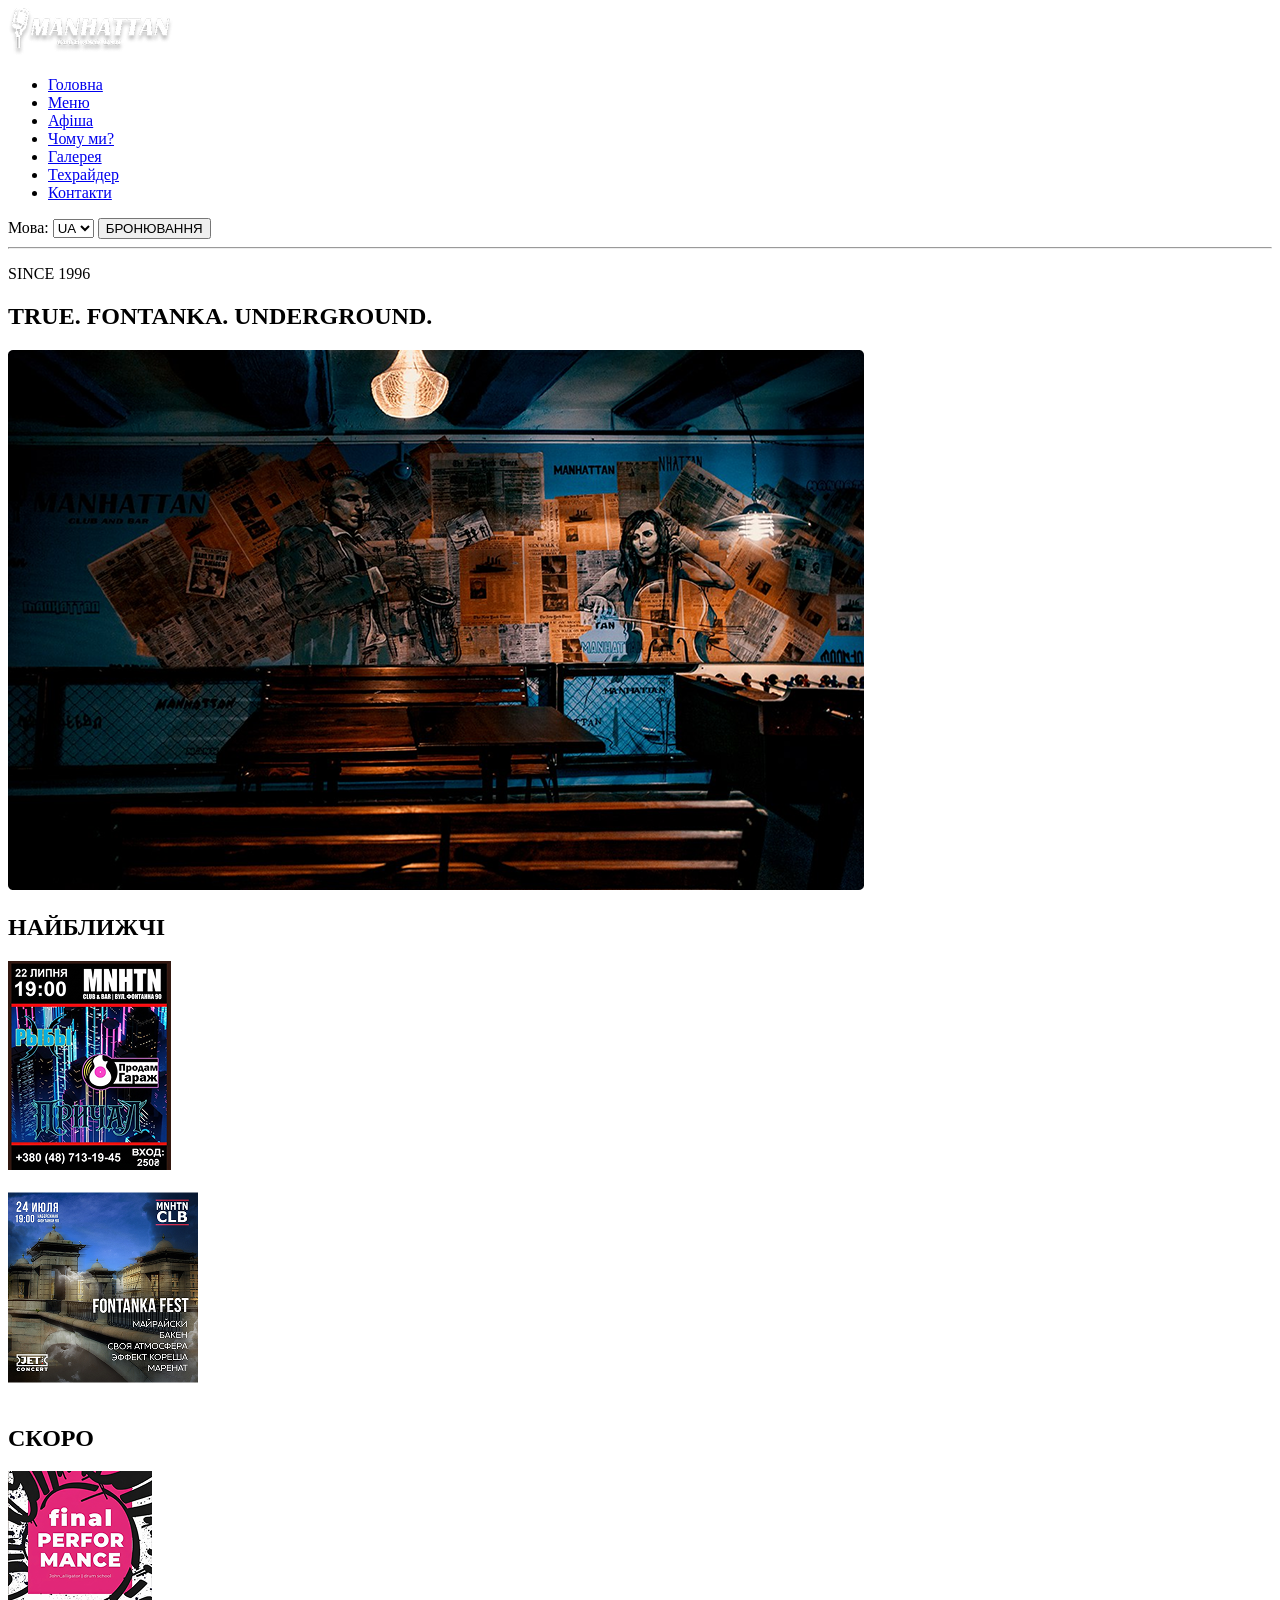
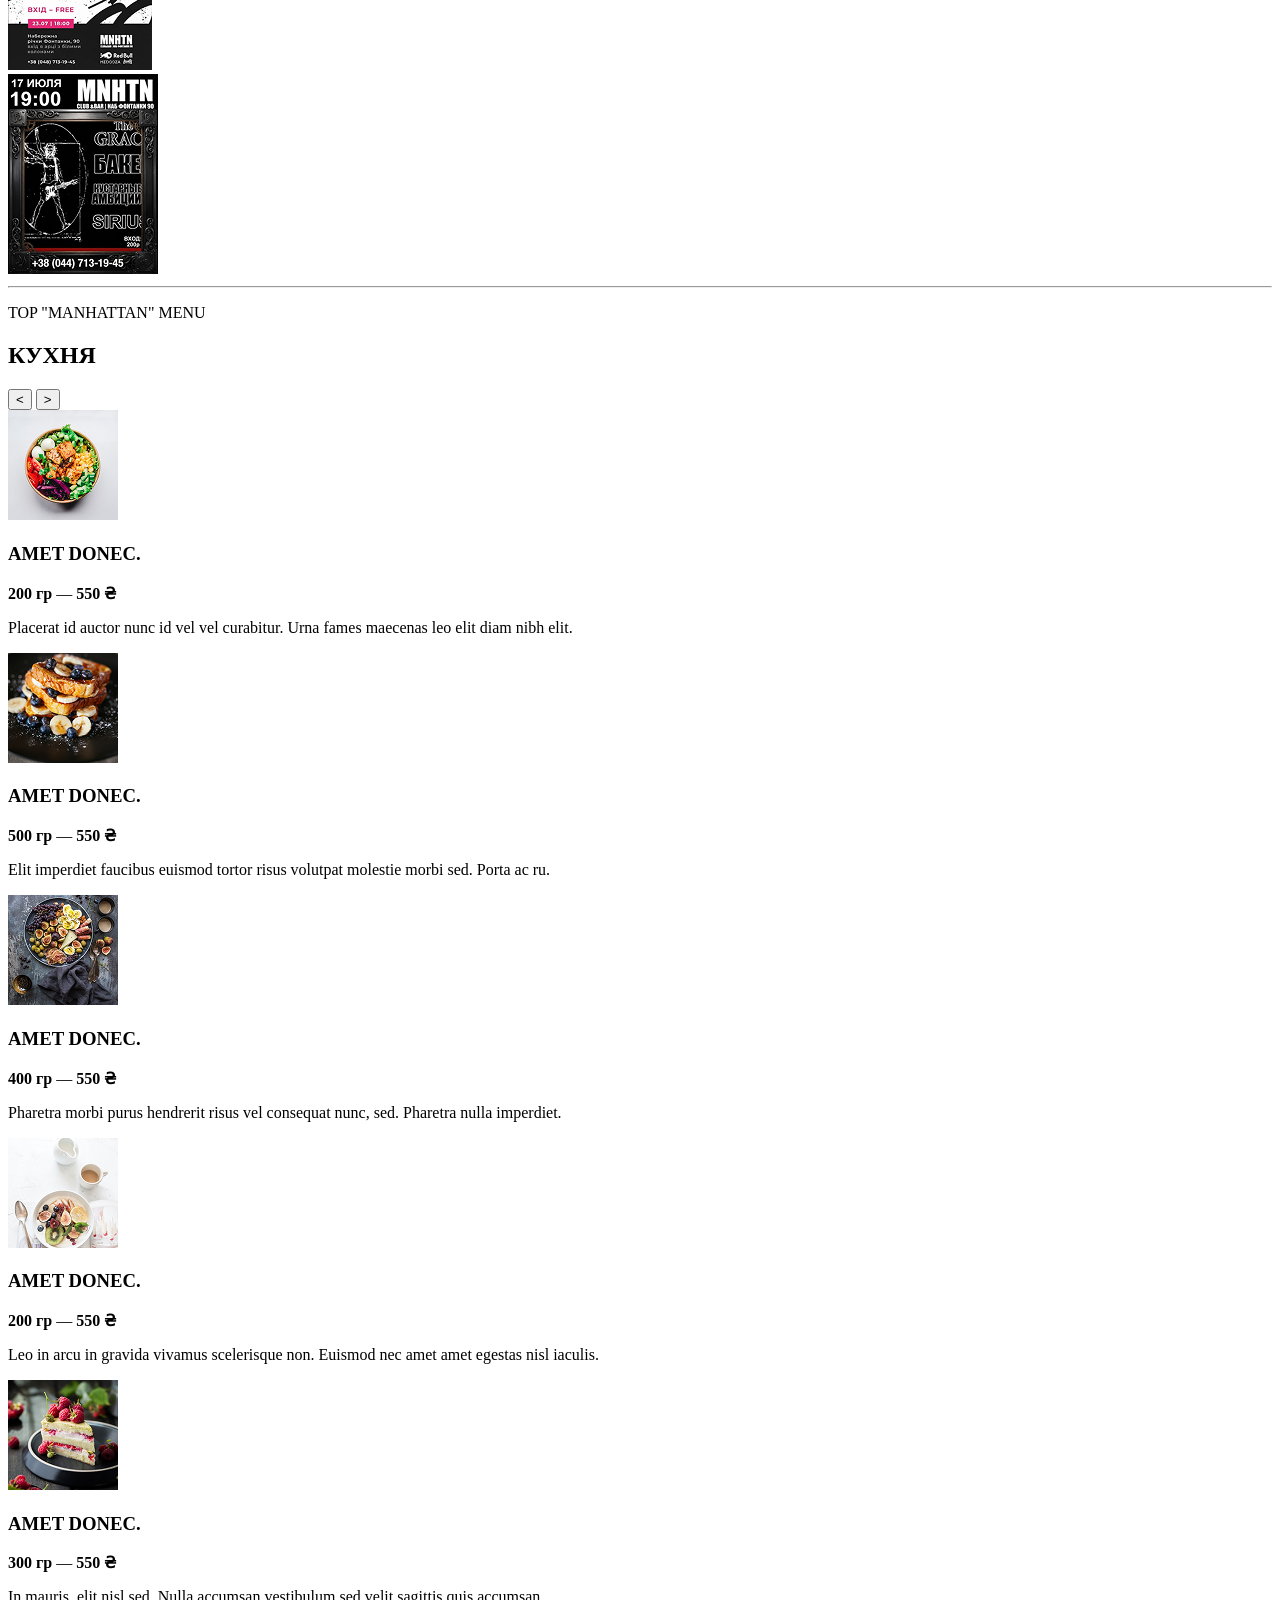
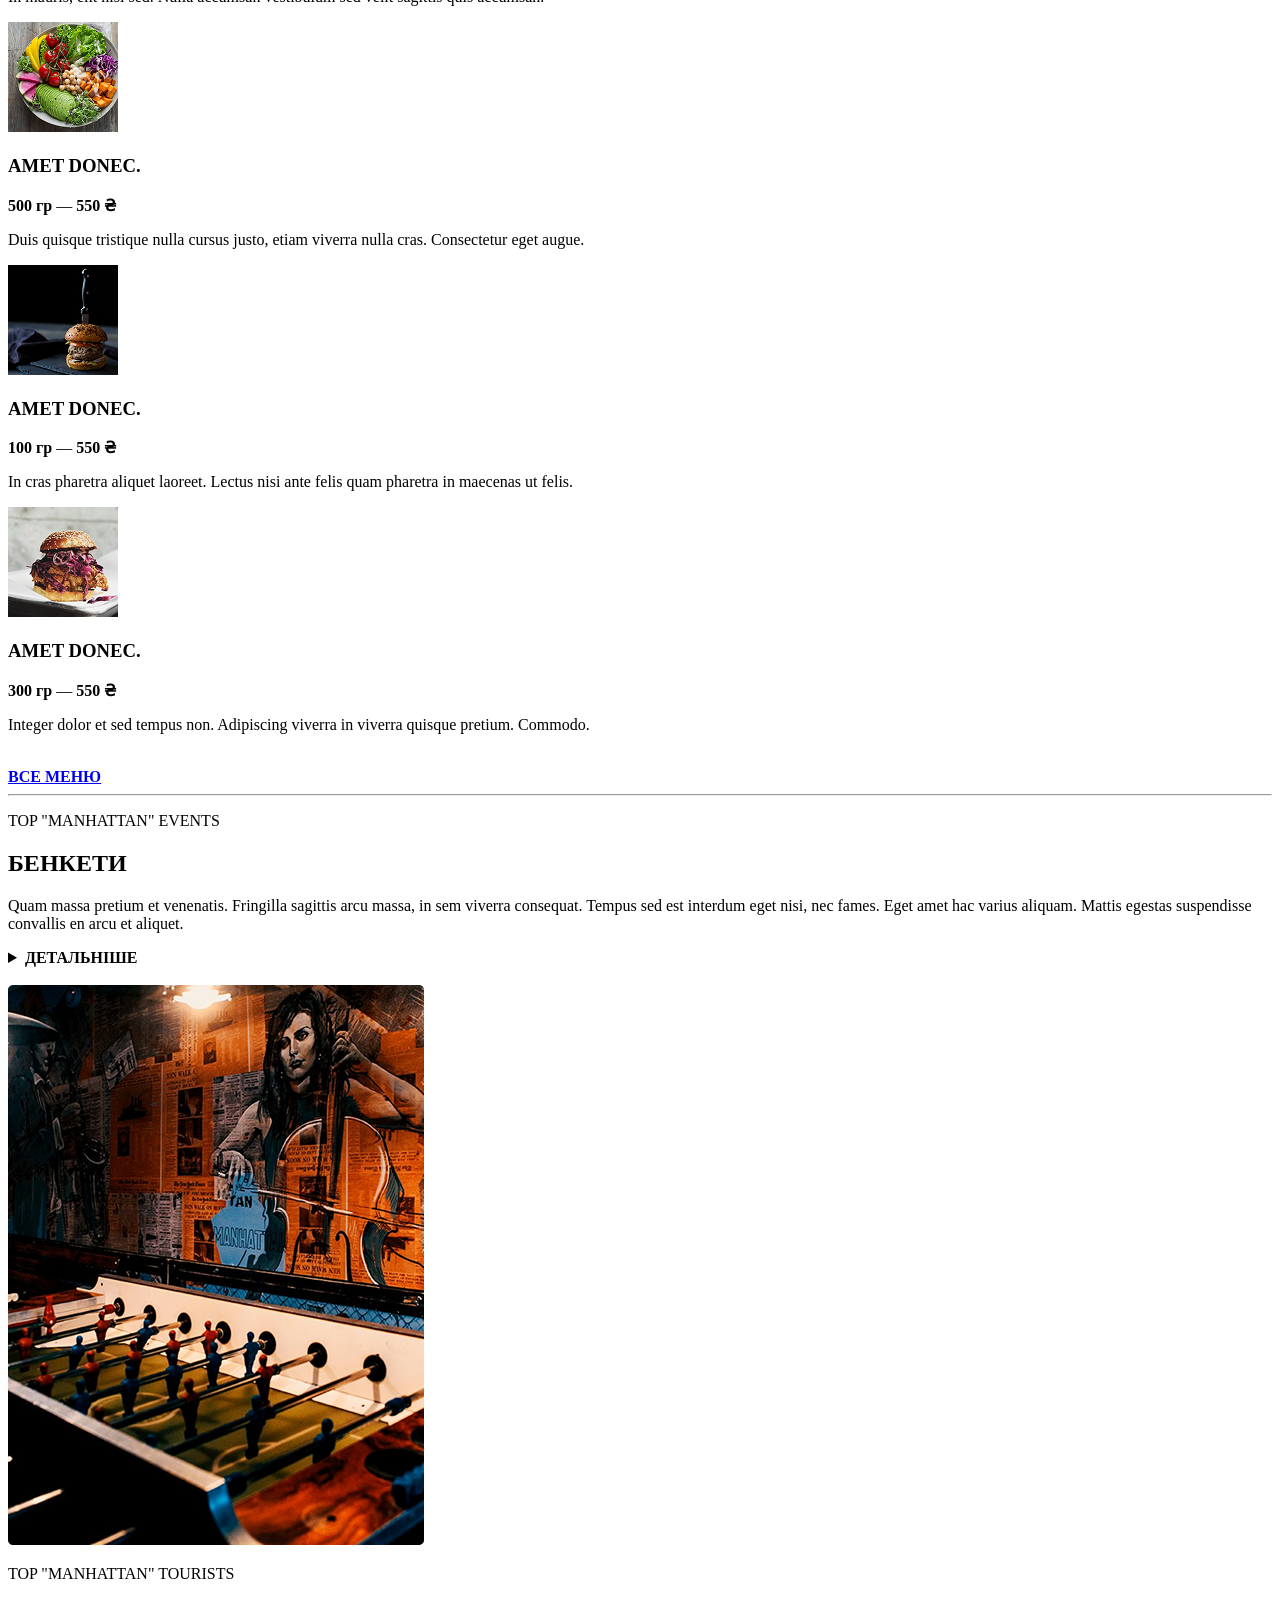
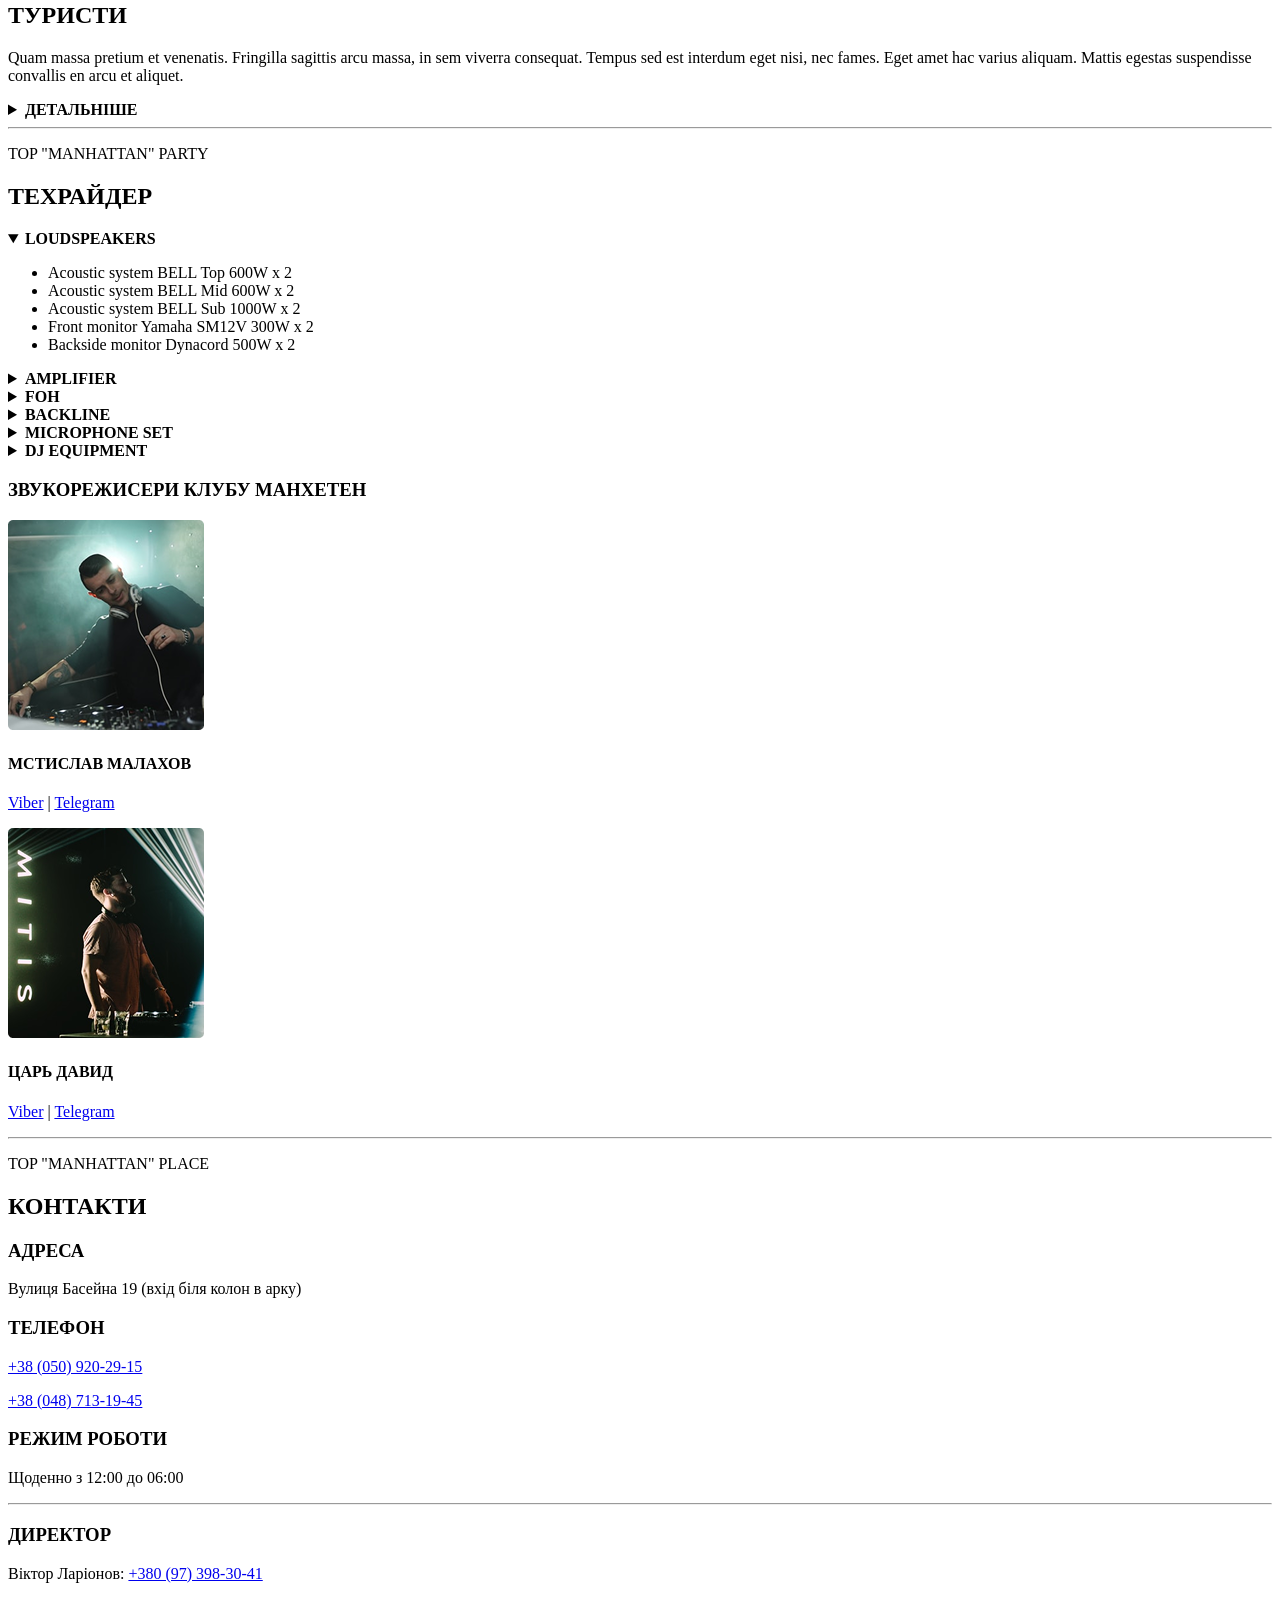
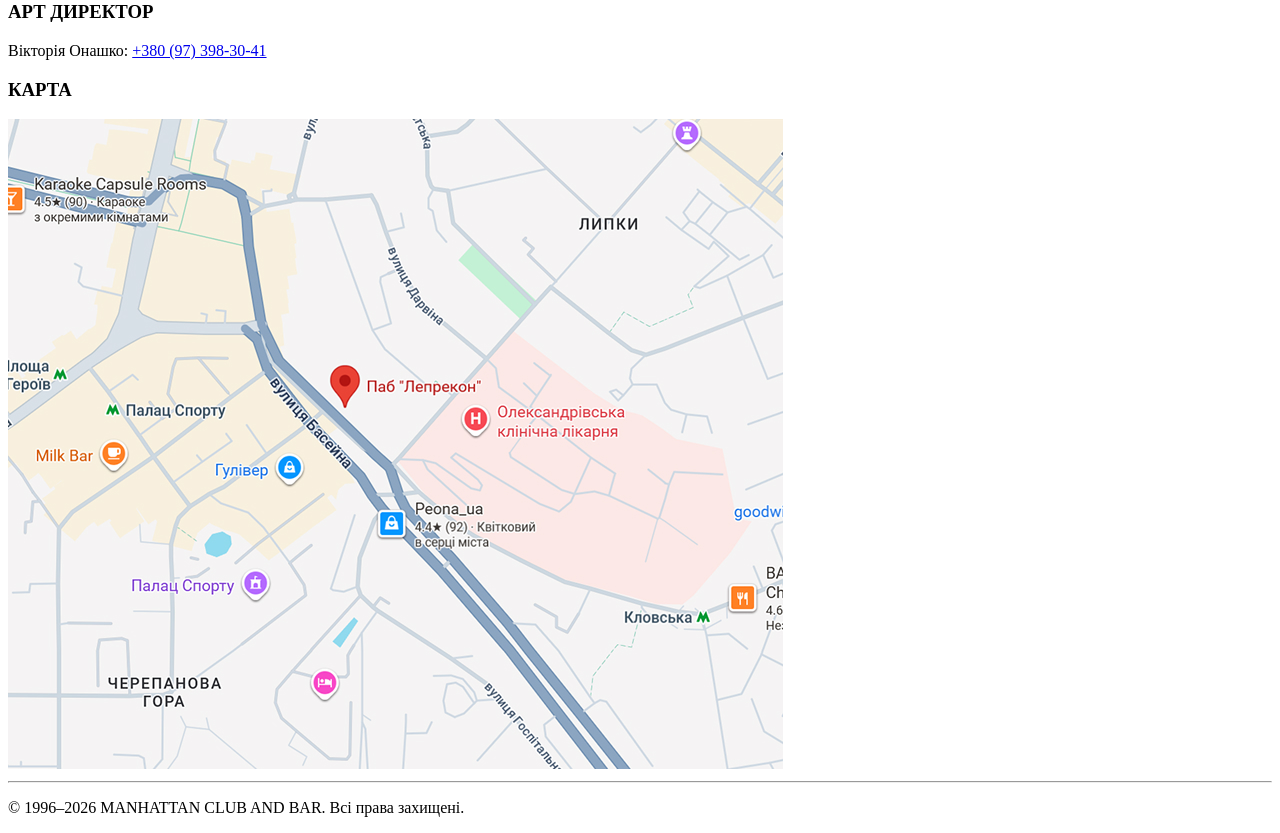
==== index.html @ 6a7701f7 "Add files via upload" ====
<!DOCTYPE html>
<html lang="uk">
<head>
    <meta charset="UTF-8">
    <meta name="viewport" content="width=device-width, initial-scale=1.0">
    <title>MANHATTAN Club and Bar — Головна</title>
</head>
<body>

    <!-- ШАПКА САЙТУ -->
    <header>
        <a href="index.html">
            <img src="images/icon_manhetten.png" alt="MANHATTAN Club and Bar">
        </a>
        
        <!-- Головне навігаційне меню -->
        <nav>
    <ul>
        <li><a href="index.html">Головна</a></li>
        <li><a href="menu.html">Меню</a></li>
        <li><a href="affiche.html">Афіша</a></li>
        <li><a href="about.html">Чому ми?</a></li>
        <li><a href="galery.html">Галерея</a></li>
        <li><a href="index.html#techrider">Техрайдер</a></li>
        <li><a href="#contacts">Контакти</a></li>
    </ul>
</nav>

        <!-- Вибір мови -->
        <label for="lang-select">Мова:</label>
        <select id="lang-select" name="language">
            <option value="ua" selected>UA</option>
            <option value="en">EN</option>
        </select>

        <!-- Кнопка відкриття першого вспливаючого вікна бронювання -->
        <button type="button" popovertarget="booking-modal-step1">БРОНЮВАННЯ</button>
    </header>

    <hr>

    <!-- ОСНОВНИЙ КОНТЕНТ -->
    <main>

<!-- Секція HERO та Афіша -->
        <section id="afisha">
            <div>
                <p>SINCE 1996</p>
                <h1>TRUE. FONTANKA. UNDERGROUND.</h1>
                <img src="images/header_image.png" alt="Інтер'єр клубу Манхетен">
            </div>

            <!-- Блок афіш: Найближчі та Скоро -->
            <aside>
                <article>
                    <h2>НАЙБЛИЖЧІ</h2>
                    <div>
                        <img src="images/aff1.png" alt="Найближча подія 1">
                    </div>
                    <div>
                       <img src="images/aff2.png" alt="Найближча подія 2">
                    </div>
                </article>

                <article>
                    <h2>СКОРО</h2>
                    <div>
                        <img src="images/aff3.png" alt="">
                    </div>
                    <div>
                        <img src="images/aff4.png" alt="">
                    </div>
                </article>
            </aside>
        </section>

        <hr>

        <!-- Секція КУХНЯ (Карусель та перехід в меню) -->
        <section id="menu-carousel-section">
            <p>TOP "MANHATTAN" MENU</p>
            <h2>КУХНЯ</h2>

            <!-- Елементи керування каруселлю -->
            <button type="button" aria-label="Попередній слайд">&lt;</button>
            <button type="button" aria-label="Наступний слайд">&gt;</button>

            <!-- Список страв у каруселі -->
            <div id="carousel">
                <article>
                    <img src="images/dish1.png" alt="AMET DONEC">
                    <h3>AMET DONEC.</h3>
                    <p><strong>200 гр</strong> — <strong>550 ₴</strong></p>
                    <p>Placerat id auctor nunc id vel vel curabitur. Urna fames maecenas leo elit diam nibh elit.</p>
                </article>

                <article>
                    <img src="images/dish2.png" alt="AMET DONEC">
                    <h3>AMET DONEC.</h3>
                    <p><strong>500 гр</strong> — <strong>550 ₴</strong></p>
                    <p>Elit imperdiet faucibus euismod tortor risus volutpat molestie morbi sed. Porta ac ru.</p>
                </article>

                <article>
                    <img src="images/dish3.png" alt="AMET DONEC">
                    <h3>AMET DONEC.</h3>
                    <p><strong>400 гр</strong> — <strong>550 ₴</strong></p>
                    <p>Pharetra morbi purus hendrerit risus vel consequat nunc, sed. Pharetra nulla imperdiet.</p>
                </article>

                <article>
                    <img src="images/dish4.png" alt="AMET DONEC">
                    <h3>AMET DONEC.</h3>
                    <p><strong>200 гр</strong> — <strong>550 ₴</strong></p>
                    <p>Leo in arcu in gravida vivamus scelerisque non. Euismod nec amet amet egestas nisl iaculis.</p>
                </article>

                <article>
                    <img src="images/dish5.png" alt="AMET DONEC">
                    <h3>AMET DONEC.</h3>
                    <p><strong>300 гр</strong> — <strong>550 ₴</strong></p>
                    <p>In mauris, elit nisl sed. Nulla accumsan vestibulum sed velit sagittis quis accumsan.</p>
                </article>

                <article>
                    <img src="images/dish6.png" alt="AMET DONEC">
                    <h3>AMET DONEC.</h3>
                    <p><strong>500 гр</strong> — <strong>550 ₴</strong></p>
                    <p>Duis quisque tristique nulla cursus justo, etiam viverra nulla cras. Consectetur eget augue.</p>
                </article>

                <article>
                    <img src="images/dish7.png" alt="AMET DONEC">
                    <h3>AMET DONEC.</h3>
                    <p><strong>100 гр</strong> — <strong>550 ₴</strong></p>
                    <p>In cras pharetra aliquet laoreet. Lectus nisi ante felis quam pharetra in maecenas ut felis.</p>
                </article>

                <article>
                    <img src="images/dish8.png" alt="AMET DONEC">
                    <h3>AMET DONEC.</h3>
                    <p><strong>300 гр</strong> — <strong>550 ₴</strong></p>
                    <p>Integer dolor et sed tempus non. Adipiscing viverra in viverra quisque pretium. Commodo.</p>
                </article>
            </div>

            <br>
            <!-- Посилання на сторінку повного меню (без вкладеного button) -->
            <a href="menu.html"><strong>ВСЕ МЕНЮ</strong></a>
        </section>

        <hr>

        <!-- Блок БЕНКЕТИ та ТУРИСТИ з розгортанням повного тексту -->
        <div id="events-tourists-section">
            <div>
                <!-- БЕНКЕТИ -->
                <article>
                    <p>TOP "MANHATTAN" EVENTS</p>
                    <h2>БЕНКЕТИ</h2>
                    <p>Quam massa pretium et venenatis. Fringilla sagittis arcu massa, in sem viverra consequat. Tempus sed est interdum eget nisi, nec fames. Eget amet hac varius aliquam. Mattis egestas suspendisse convallis en arcu et aliquet.</p>

                    <!-- Кнопка розгортання повного тексту та додаткової інформації -->
                    <details>
                        <summary><strong>ДЕТАЛЬНІШЕ</strong></summary>
                        <p>Porttitor risus sociis vitae nunc id lacus eget felis. Viverra et purus nibh ut. Sed ac leo sit posuere vulputate sed morbi. Donec gravida at turpis sed pulvinar. A nibh non consectetur morbi in arcu, in pellentesque mauris.</p>
                        <p>Eu sodales netus faucibus interdum interdum platea massa egestas. Facilisis donec gravida pretium diam semper at id eleifend.</p>
                        <h3>Додаткові можливості для бенкетів:</h3>
                        <ul>
                            <li>Індивідуальне розроблення меню під захід</li>
                            <li>Професійне звукове та світлове обладнання</li>
                            <li>Окремий VIP-зал для приватних подій</li>
                            <li>Персональний менеджер та обслуговування high-class</li>
                        </ul>
                    </details>
                </article>

                <br>
                <img src="images/table-football.png" alt="Настільний футбол у клубі Манхетен">
                <br>

                <!-- ТУРИСТИ -->
                <article>
                    <p>TOP "MANHATTAN" TOURISTS</p>
                    <h2>ТУРИСТИ</h2>
                    <p>Quam massa pretium et venenatis. Fringilla sagittis arcu massa, in sem viverra consequat. Tempus sed est interdum eget nisi, nec fames. Eget amet hac varius aliquam. Mattis egestas suspendisse convallis en arcu et aliquet.</p>

                    <!-- Кнопка розгортання повного тексту та додаткової інформації -->
                    <details>
                        <summary><strong>ДЕТАЛЬНІШЕ</strong></summary>
                        <p>Porttitor risus sociis vitae nunc id lacus eget felis. Viverra et purus nibh ut. Sed ac leo sit posuere vulputate sed morbi. Donec gravida at turpis sed pulvinar. A nibh non consectetur morbi in arcu, in pellentesque mauris.</p>
                        <p>Eu sodales netus faucibus interdum interdum platea massa egestas. Facilisis donec gravida pretium diam semper at id eleifend.</p>
                        <h3>Пропозиція для туристичних груп та гостей міста:</h3>
                        <ul>
                            <li>Комплексні обіди та вечері за вигідними цінами</li>
                            <li>Англомовний персонал та меню іноземними мовами</li>
                            <li>Зручна бронь для великих автобусних груп</li>
                            <li>Екскурсійні сети традиційної та авторської кухні</li>
                        </ul>
                    </details>
                </article>
            </div>
        </div>

        <hr>

        <!-- Секція ТЕХРАЙДЕР та ЗВУКОРЕЖИСЕРИ -->
        <section id="techrider">
            <p>TOP "MANHATTAN" PARTY</p>
            <h2>ТЕХРАЙДЕР</h2>

            <!-- Розгортаючі елементи (Аккордеон) -->
            <div>
                <details open>
                    <summary><strong>LOUDSPEAKERS</strong></summary>
                    <ul>
                        <li>Acoustic system BELL Top 600W x 2</li>
                        <li>Acoustic system BELL Mid 600W x 2</li>
                        <li>Acoustic system BELL Sub 1000W x 2</li>
                        <li>Front monitor Yamaha SM12V 300W x 2</li>
                        <li>Backside monitor Dynacord 500W x 2</li>
                    </ul>
                </details>

                <details>
                    <summary><strong>AMPLIFIER</strong></summary>
                    <ul>
                        <li>Crest Audio Pro 8001 x 2</li>
                        <li>Crown Macro-Tech 2400 x 1</li>
                        <li>Dynacord L2400 x 2</li>
                    </ul>
                </details>

                <details>
                    <summary><strong>FOH</strong></summary>
                    <ul>
                        <li>Soundcraft Si Impact Digital Console 32-ch</li>
                        <li>Equalizer DBX 2231</li>
                    </ul>
                </details>

                <details>
                    <summary><strong>BACKLINE</strong></summary>
                    <ul>
                        <li>Drum Kit Tama Superstar Custom</li>
                        <li>Bass Amp Ampeg SVT-4PRO + Cabinet 8x10</li>
                        <li>Guitar Combo Marshall JCM2000 DSL401 x 2</li>
                    </ul>
                </details>

                <details>
                    <summary><strong>MICROPHONE SET</strong></summary>
                    <ul>
                        <li>Shure SM58 x 4</li>
                        <li>Shure Beta 58A x 2</li>
                        <li>Shure SM57 x 4</li>
                        <li>AKG Drum Set Session I x 1</li>
                    </ul>
                </details>

                <details>
                    <summary><strong>DJ EQUIPMENT</strong></summary>
                    <ul>
                        <li>Pioneer CDJ-2000 NXS2 x 2</li>
                        <li>Pioneer DJM-900 NXS2 x 1</li>
                    </ul>
                </details>
            </div>

            <!-- Звукорежисери -->
            <aside>
                <h3>ЗВУКОРЕЖИСЕРИ КЛУБУ МАНХЕТЕН</h3>
                <div>
                    <img src="images/soundengineer1.png" alt="Мстислав Малахов">
                    <h4>МСТИСЛАВ МАЛАХОВ</h4>
                    <p>
                        <a href="https://viber.com" target="_blank" rel="noopener">Viber</a> | 
                        <a href="https://t.me" target="_blank" rel="noopener">Telegram</a>
                    </p>
                </div>
                <div>
                    <img src="images/soundengineer2.png" alt="Царь Давид">
                    <h4>ЦАРЬ ДАВИД</h4>
                    <p>
                        <a href="https://viber.com" target="_blank" rel="noopener">Viber</a> | 
                        <a href="https://t.me" target="_blank" rel="noopener">Telegram</a>
                    </p>
                </div>
            </aside>
        </section>

        <hr>

        <!-- Секція КОНТАКТИ -->
        <section id="contacts">
            <p>TOP "MANHATTAN" PLACE</p>
            <h2>КОНТАКТИ</h2>

            <div>
                <h3>АДРЕСА</h3>
                <p>Вулиця Басейна 19 (вхід біля колон в арку)</p>

                <h3>ТЕЛЕФОН</h3>
                <p><a href="tel:+78127131945">+38 (050) 920-29-15</a></p>
                <p><a href="tel:+380487131945">+38 (048) 713-19-45</a></p>

                <h3>РЕЖИМ РОБОТИ</h3>
                <p>Щоденно з 12:00 до 06:00</p>

                <hr>

                <h3>ДИРЕКТОР</h3>
                <p>Віктор Ларіонов: <a href="tel:+380973983041">+380 (97) 398-30-41</a></p>

                <h3>АРТ ДИРЕКТОР</h3>
                <p>Вікторія Онашко: <a href="tel:+380973983041">+380 (97) 398-30-41</a></p>
            </div>

            <!-- Карта розташування -->
            <div>
                <h3>КАРТА</h3>
                <a href="https://maps.google.com/?q=вулиця+Басейна+19+Київ" target="_blank" rel="noopener" title="Відкрити карту в Google Maps">
                    <img src="images/map.jpg" alt="Карта розташування закладу за адресою вул. Басейна 19">
                </a>
            </div>
        </section>

    </main>

    <hr>

    <!-- ФУТЕР (ПІДВАЛ) -->
    <footer>
        <p>&copy; 1996–2026 MANHATTAN CLUB AND BAR. Всі права захищені.</p>
    </footer>

    <!-- ВСПЛИВАЮЧІ ВІКНА БРОНЮВАННЯ -->

    <!-- ВСПЛИВАЮЧЕ ВІКНО 1: Введення даних користувача (ГОЛОВНЕ ОКТЕМЕ ВІКНО) -->
    <div id="booking-modal-step1" popover>
        <header>
            <h2>БРОНЮВАННЯ</h2>
            <button type="button" popovertarget="booking-modal-step1" popovertargetaction="hide" aria-label="Закрити">&times;</button>
        </header>

        <form>
            <p>
                <label for="fio"><strong>ВВЕДІТЬ ВАШ ПІБ:</strong></label><br>
                <input type="text" id="fio" name="fio" placeholder="Іванов Іван Іванович" required>
            </p>

            <p>
                <label for="phone"><strong>ВВЕДІТЬ НОМЕР ТЕЛЕФОНУ:</strong></label><br>
                <input type="tel" id="phone" name="phone" placeholder="+380XXXXXXXXX" required>
            </p>

            <p>
                <label for="guests"><strong>ВВЕДІТЬ КІЛЬКІСТЬ ОСІБ ЗА СТОЛИК:</strong></label><br>
                <input type="number" id="guests" name="guests" min="1" max="20" placeholder="2" required>
            </p>

            <p>
                <label for="cert"><strong>ВВЕДІТЬ АКЦІЙНИЙ СЕРТИФІКАТ (ЗА НАЯВНОСТІ):</strong></label><br>
                <input type="text" id="cert" name="certificate" placeholder="XXXX-XXXX">
            </p>

            <p>
                <label for="comments"><strong>ДОДАТКОВІ ПОБАЖАННЯ (ЗА ПОТРЕБИ):</strong></label><br>
                <textarea id="comments" name="comments" rows="3" placeholder="Ваші побажання..."></textarea>
            </p>

            <div>
                <img src="images/booking-preview.png" alt="Попередній перегляд зали">
            </div>
            <br>
            <!-- Відкриває Крок 2 поверх Кроку 1 -->
            <button type="button" popovertarget="booking-modal-step2" popovertargetaction="show">ДАЛІ</button>
        </form>

        <!-- ВСПЛИВАЮЧЕ ВІКНО 2: Вибір дати (ВКЛАДЕНЕ В КРОК 1) -->
        <div id="booking-modal-step2" popover>
            <header>
                <h2>БРОНЮВАННЯ</h2>
                <button type="button" popovertarget="booking-modal-step1" popovertargetaction="hide" aria-label="Закрити">&times;</button>
            </header>

            <form>
                <fieldset>
                    <legend><strong>ОБЕРІТЬ ДЕНЬ:</strong></legend>
                    <input type="date" id="booking-date" name="booking_date" required>
                </fieldset>

                <fieldset>
                    <legend><strong>ВІЛЬНИЙ ЧАС (*ЧАС ВАШОГО ПРИХОДУ):</strong></legend>

                    <p>
                        <span><strong>ЗАНЯТО:</strong> [Заповнена кнопка]</span> | 
                        <span><strong>ВІЛЬНО:</strong> [Прозора кнопка]</span>
                    </p>

                    <div>
                        <label><input type="radio" name="time_slot" value="12:00" disabled> 12:00 (Занято)</label><br>
                        <label><input type="radio" name="time_slot" value="14:00"> 14:00 (Вільно)</label><br>
                        <label><input type="radio" name="time_slot" value="16:00"> 16:00 (Вільно)</label><br>
                        <label><input type="radio" name="time_slot" value="18:00"> 18:00 (Вільно)</label><br>
                        <label><input type="radio" name="time_slot" value="20:00" disabled> 20:00 (Занято)</label><br>
                        <label><input type="radio" name="time_slot" value="22:00"> 22:00 (Вільно)</label><br>
                        <label><input type="radio" name="time_slot" value="00:00"> 00:00 (Вільно)</label><br>
                        <label><input type="radio" name="time_slot" value="02:00"> 02:00 (Вільно)</label>
                    </div>
                </fieldset>

                <br>
                <!-- НАЗАД закриває Крок 2 і повертає до Кроку 1 -->
                <button type="button" popovertarget="booking-modal-step2" popovertargetaction="hide">НАЗАД</button>
                <!-- Відкриває Крок 3 поверх Кроку 2 -->
                <button type="button" popovertarget="booking-modal-step3" popovertargetaction="show">ЗАВЕРШИТИ</button>
            </form>

            <!-- ВСПЛИВАЮЧЕ ВІКНО 3: Підтвердження (ВКЛАДЕНЕ В КРОК 2) -->
            <div id="booking-modal-step3" popover>
                <header>
                    <h2>БРОНЮВАННЯ</h2>
                    <button type="button" popovertarget="booking-modal-step1" popovertargetaction="hide" aria-label="Закрити">&times;</button>
                </header>

                <section>
                    <h3>ДЯКУЮ! ВИ ЗАБРОНЮВАЛИ СТОЛИК</h3>
                    <p><em>*НЕЗАБАРОМ ВАМ НАДІЙДЕ СМС ЗА ВКАЗАНИМ НОМЕРОМ. ЗА НАЯВНОСТІ ПИТАНЬ, ЗВЕРТАЙТЕСЯ ЗА НОМЕРОМ В СМС</em></p>
                    
                    <br>
                    <!-- СУПЕР закриває повністю весь комплекс вікон -->
                    <button type="button" popovertarget="booking-modal-step1" popovertargetaction="hide">СУПЕР!</button>
                </section>
            </div>
        </div>
    </div>

</body>
</html>
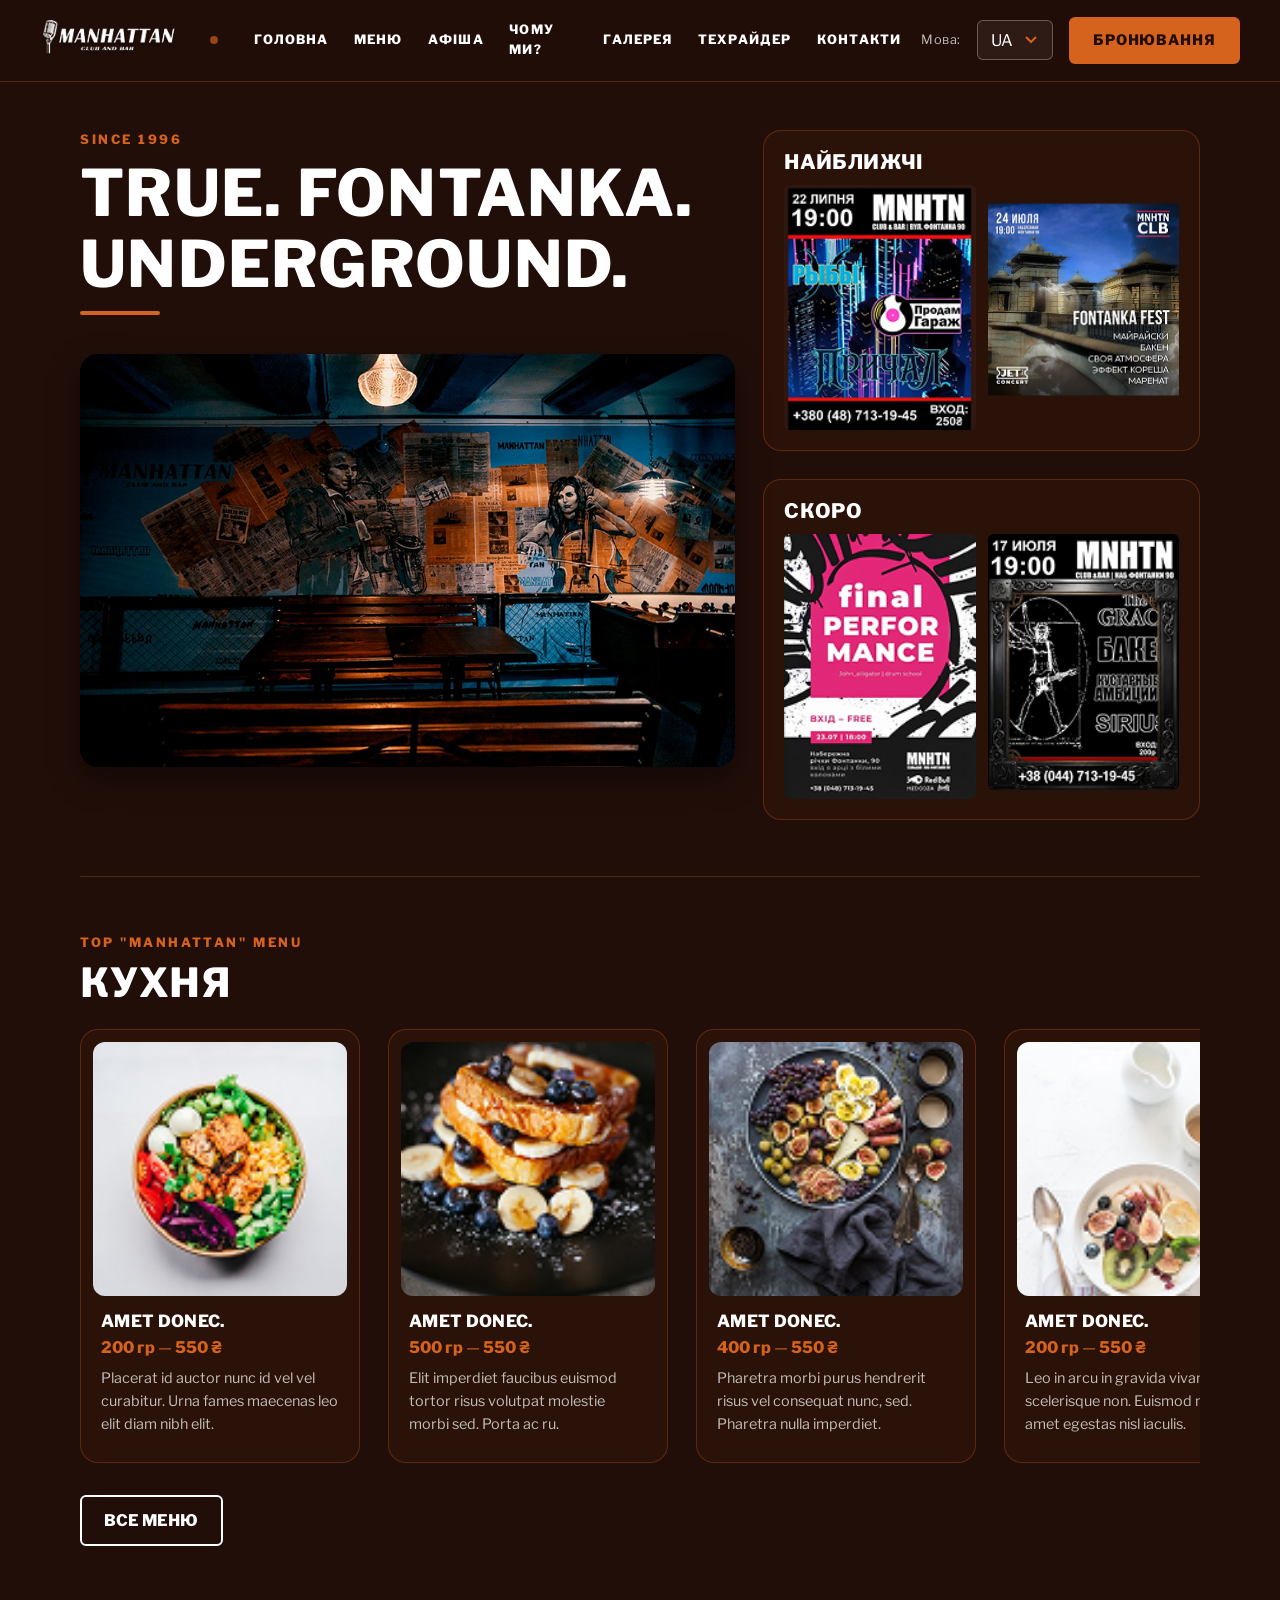
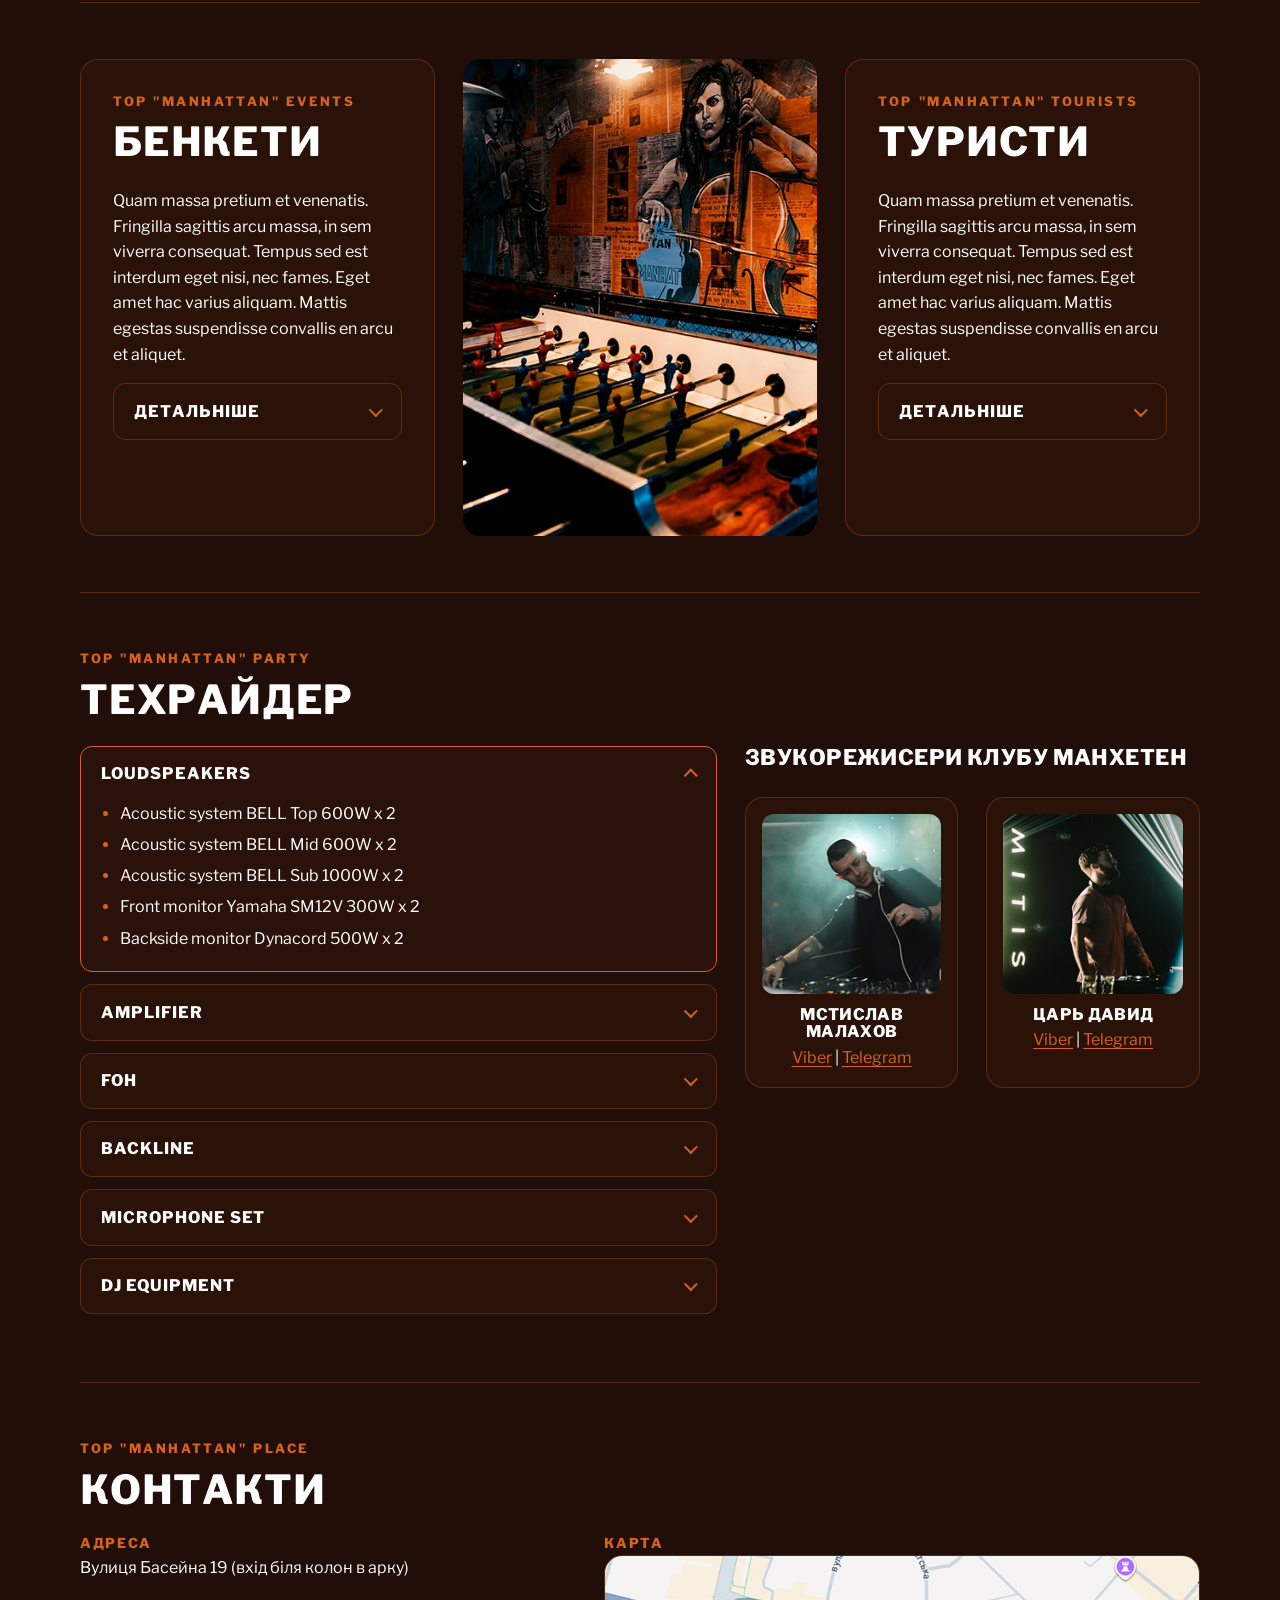
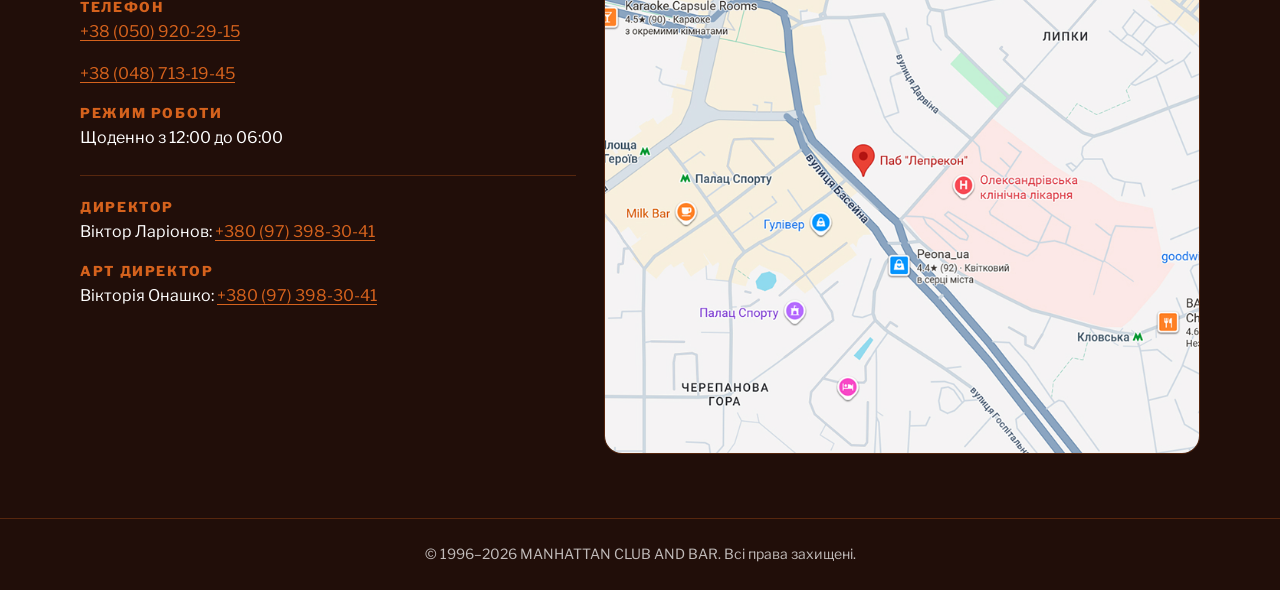
==== commit 696fee5a: "Add files via upload" ====
--- a/index.html
+++ b/index.html
@@ -4,6 +4,8 @@
     <meta charset="UTF-8">
     <meta name="viewport" content="width=device-width, initial-scale=1.0">
     <title>MANHATTAN Club and Bar — Головна</title>
+    <meta name="theme-color" content="#210E09">
+    <link rel="stylesheet" href="css/style.css">
 </head>
 <body>
 
@@ -12,6 +14,11 @@
         <a href="index.html">
             <img src="images/icon_manhetten.png" alt="MANHATTAN Club and Bar">
         </a>
+        <!-- Прихована кнопка-«важіль»: відкриває вікно входу адміністратора -->
+        <button type="button" class="admin-secret" popovertarget="admin-login" aria-label="Вхід для адміністратора"></button>
+        <!-- Бургер-меню (чистий CSS: прихований чекбокс + label) -->
+        <input type="checkbox" id="nav-toggle" class="nav-toggle" aria-label="Відкрити меню навігації">
+        <label for="nav-toggle" class="burger"><span></span></label>
         
         <!-- Головне навігаційне меню -->
         <nav>
@@ -346,12 +353,12 @@
         <form>
             <p>
                 <label for="fio"><strong>ВВЕДІТЬ ВАШ ПІБ:</strong></label><br>
-                <input type="text" id="fio" name="fio" placeholder="Іванов Іван Іванович" required>
+                <input type="text" id="fio" name="fio" placeholder="Іванов Іван Іванович" minlength="5" autocomplete="name" required>
             </p>
 
             <p>
                 <label for="phone"><strong>ВВЕДІТЬ НОМЕР ТЕЛЕФОНУ:</strong></label><br>
-                <input type="tel" id="phone" name="phone" placeholder="+380XXXXXXXXX" required>
+                <input type="tel" id="phone" name="phone" placeholder="+380XXXXXXXXX" pattern="\+380[0-9]{9}" title="Формат: +380XXXXXXXXX" inputmode="tel" autocomplete="tel" required>
             </p>
 
             <p>
@@ -361,7 +368,7 @@
 
             <p>
                 <label for="cert"><strong>ВВЕДІТЬ АКЦІЙНИЙ СЕРТИФІКАТ (ЗА НАЯВНОСТІ):</strong></label><br>
-                <input type="text" id="cert" name="certificate" placeholder="XXXX-XXXX">
+                <input type="text" id="cert" name="certificate" placeholder="XXXX-XXXX" pattern="[A-Za-z0-9]{4}-[A-Za-z0-9]{4}" title="Формат: XXXX-XXXX">
             </p>
 
             <p>
@@ -436,5 +443,24 @@
         </div>
     </div>
 
+    <!-- Вікно входу адміністратора (Popover API, без JS) -->
+    <div id="admin-login" popover>
+        <header>
+            <h2>Вхід для адміністратора</h2>
+            <button type="button" popovertarget="admin-login" popovertargetaction="hide" aria-label="Закрити">&times;</button>
+        </header>
+        <form action="admin.html" method="get">
+            <p>
+                <label for="admin-user">Логін</label><br>
+                <input type="text" id="admin-user" placeholder="admin" minlength="3" autocomplete="username" required>
+            </p>
+            <p>
+                <label for="admin-pass">Пароль</label><br>
+                <input type="password" id="admin-pass" placeholder="••••••••" minlength="6" autocomplete="current-password" required>
+            </p>
+            <button type="submit">Увійти</button>
+        </form>
+        
+    </div>
 </body>
 </html>
--- a/css/style.css
+++ b/css/style.css
@@ -0,0 +1,12 @@
+/* ==========================================================================
+   MANHATTAN Club and Bar — головний файл стилів (Лабораторна робота №3)
+   Усі стилі підключаються через @import. Без JavaScript.
+   Порядок важливий: шрифт → база → макет → компоненти.
+   ========================================================================== */
+
+/* Шрифт з брендбуку: Libre (Franklin) — Regular 400 та ExtraBold 800 */
+@import url("https://fonts.googleapis.com/css2?family=Libre+Franklin:ital,wght@0,400;0,600;0,800;1,800&display=swap");
+
+@import url("base.css");       /* змінні, скидання, типографіка, посилання, списки */
+@import url("layout.css");     /* шапка, сітки Flexbox/Grid, медіазапити */
+@import url("components.css"); /* кнопки, форми, картки, акордеон, модальні вікна, таблиці */
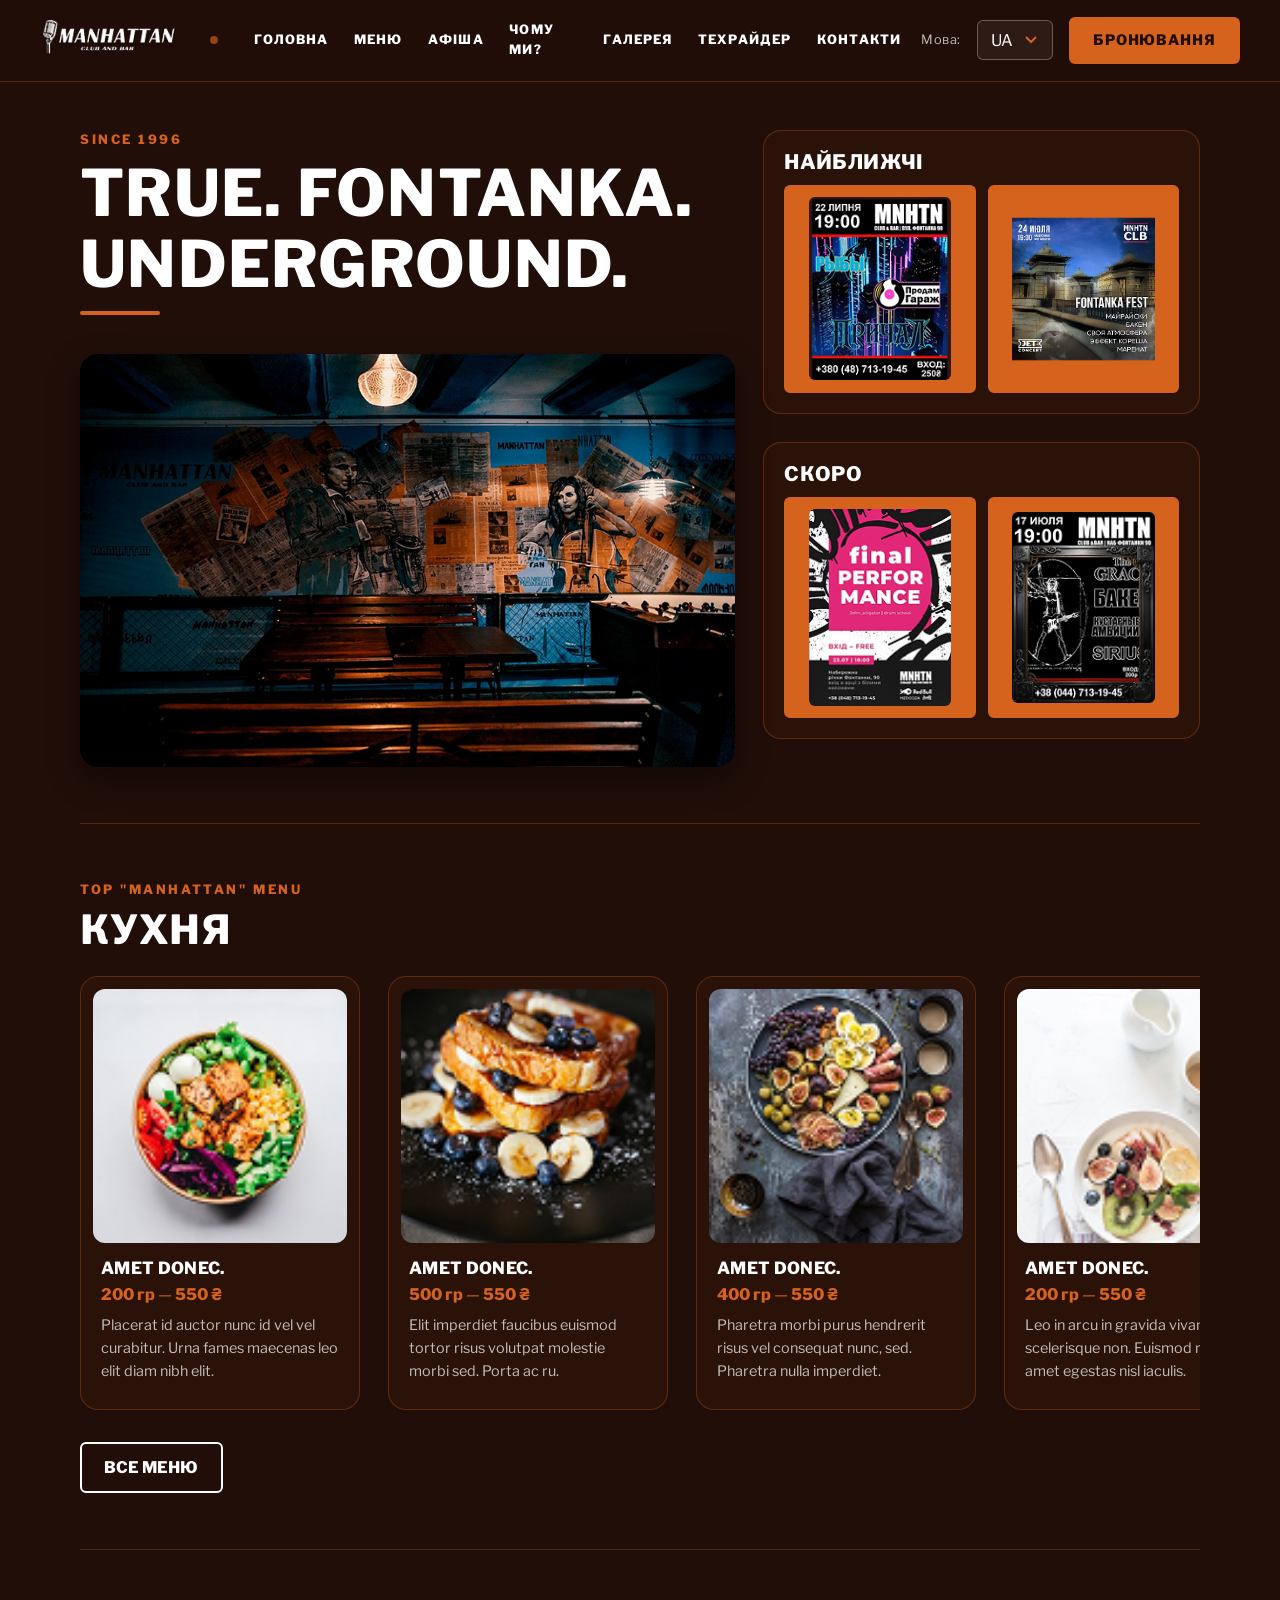
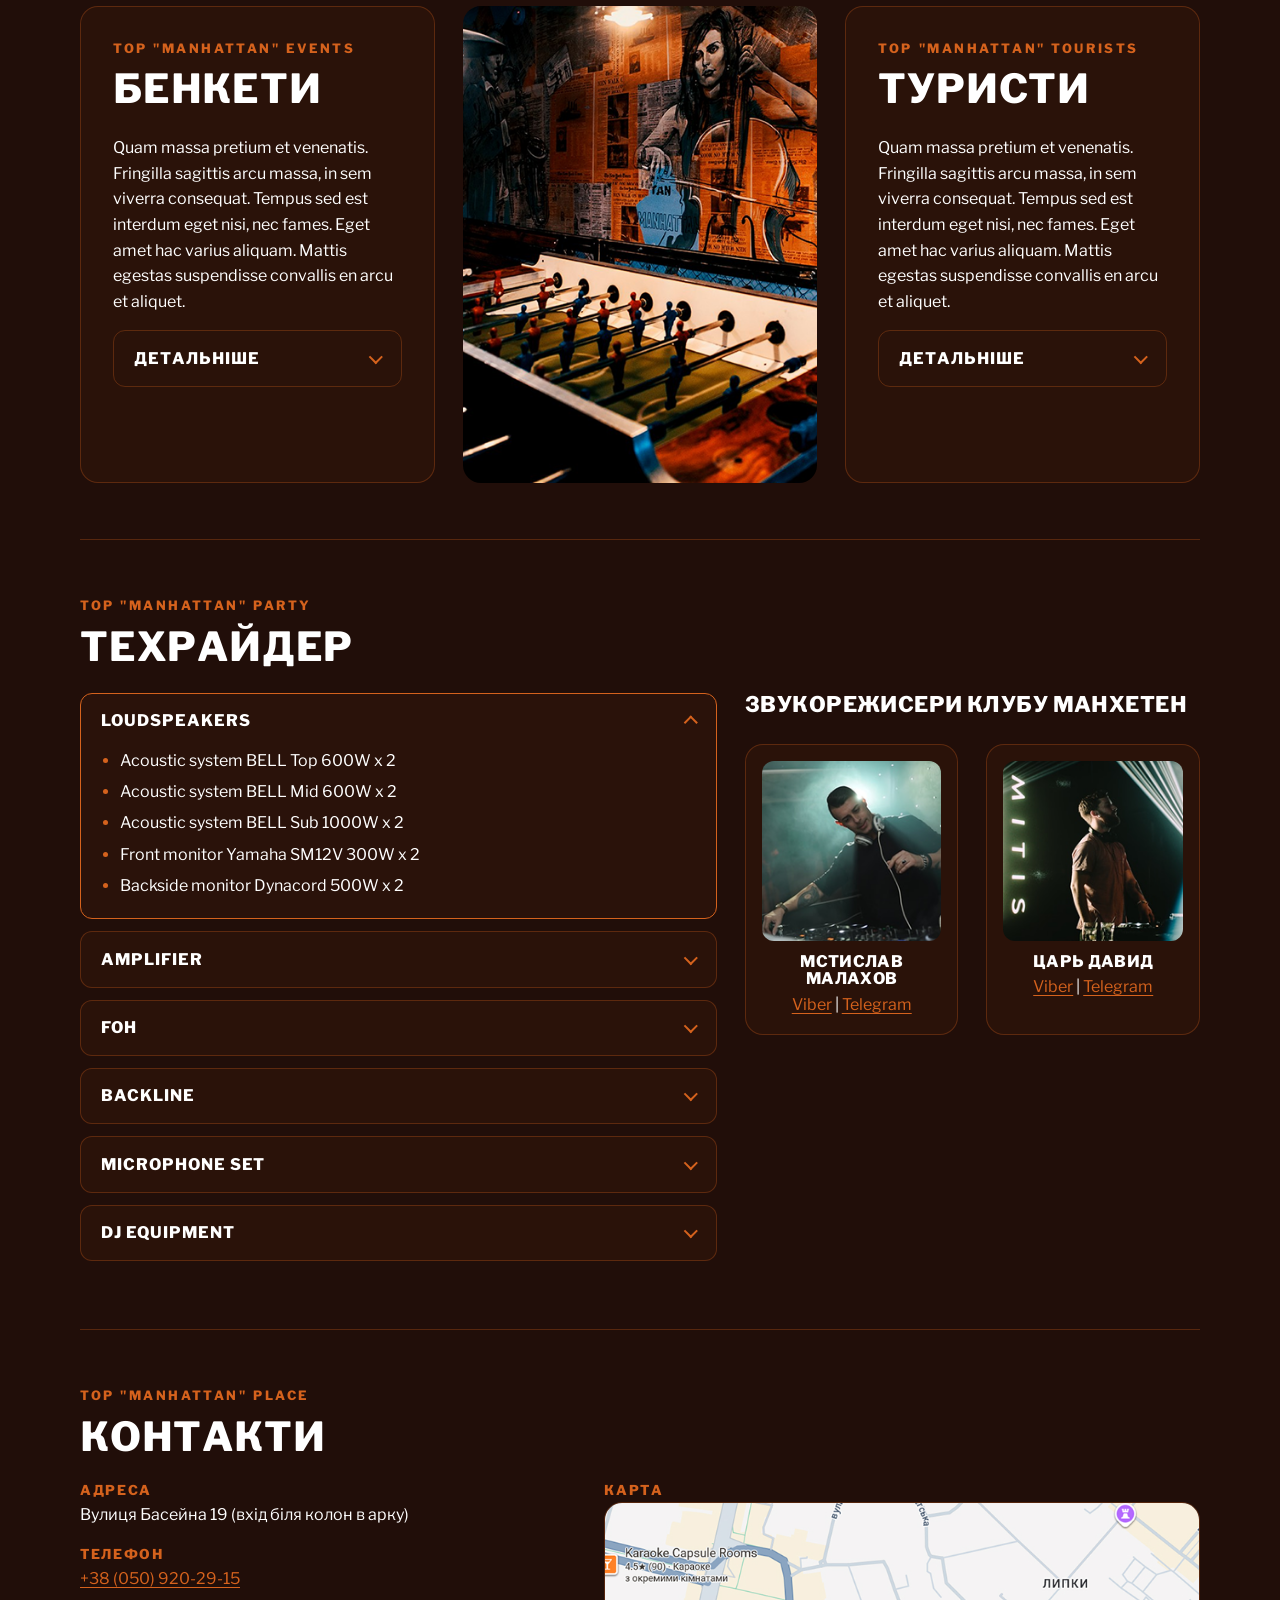
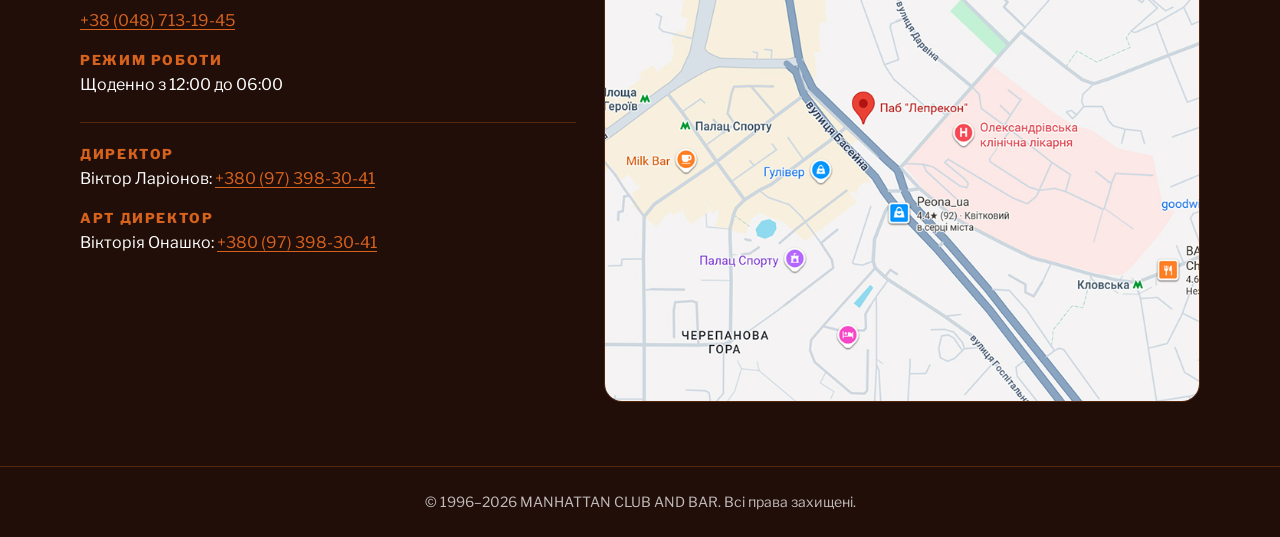
==== commit 42e43147: "Update index.html" ====
--- a/index.html
+++ b/index.html
@@ -22,16 +22,16 @@
         
         <!-- Головне навігаційне меню -->
         <nav>
-    <ul>
-        <li><a href="index.html">Головна</a></li>
-        <li><a href="menu.html">Меню</a></li>
-        <li><a href="affiche.html">Афіша</a></li>
-        <li><a href="about.html">Чому ми?</a></li>
-        <li><a href="galery.html">Галерея</a></li>
-        <li><a href="index.html#techrider">Техрайдер</a></li>
-        <li><a href="#contacts">Контакти</a></li>
-    </ul>
-</nav>
+            <ul>
+                <li><a href="index.html">Головна</a></li>
+                <li><a href="menu.html">Меню</a></li>
+                <li><a href="affiche.html">Афіша</a></li>
+                <li><a href="about.html">Чому ми?</a></li>
+                <li><a href="galery.html">Галерея</a></li>
+                <li><a href="index.html#techrider">Техрайдер</a></li>
+                <li><a href="#contacts">Контакти</a></li>
+            </ul>
+        </nav>
 
         <!-- Вибір мови -->
         <label for="lang-select">Мова:</label>
@@ -49,7 +49,7 @@
     <!-- ОСНОВНИЙ КОНТЕНТ -->
     <main>
 
-<!-- Секція HERO та Афіша -->
+        <!-- Секція HERO та Афіша -->
         <section id="afisha">
             <div>
                 <p>SINCE 1996</p>
@@ -57,26 +57,26 @@
                 <img src="images/header_image.png" alt="Інтер'єр клубу Манхетен">
             </div>
 
-            <!-- Блок афіш: Найближчі та Скоро -->
+            <!-- Блок афіш: Найближчі та Скоро (клікабельні через Popover API) -->
             <aside>
                 <article>
                     <h2>НАЙБЛИЖЧІ</h2>
-                    <div>
-                        <img src="images/aff1.png" alt="Найближча подія 1">
-                    </div>
-                    <div>
-                       <img src="images/aff2.png" alt="Найближча подія 2">
-                    </div>
+                    <button type="button" popovertarget="home-event-1" aria-label="Детальніше про РОК В МАНХЭТТЕНЕ">
+                        <img src="images/aff1.png" alt="РОК В МАНХЭТТЕНЕ">
+                    </button>
+                    <button type="button" popovertarget="home-event-2" aria-label="Детальніше про FINAL CONCERT">
+                        <img src="images/aff2.png" alt="FINAL CONCERT">
+                    </button>
                 </article>
 
                 <article>
                     <h2>СКОРО</h2>
-                    <div>
-                        <img src="images/aff3.png" alt="">
-                    </div>
-                    <div>
-                        <img src="images/aff4.png" alt="">
-                    </div>
+                    <button type="button" popovertarget="home-event-3" aria-label="Детальніше про FONTANKA FEST">
+                        <img src="images/aff3.png" alt="FONTANKA FEST">
+                    </button>
+                    <button type="button" popovertarget="home-event-4" aria-label="Детальніше про THE GRACE / БАКЕН / SIRIUS">
+                        <img src="images/aff4.png" alt="THE GRACE / БАКЕН / SIRIUS">
+                    </button>
                 </article>
             </aside>
         </section>
@@ -89,8 +89,8 @@
             <h2>КУХНЯ</h2>
 
             <!-- Елементи керування каруселлю -->
-            <button type="button" aria-label="Попередній слайд">&lt;</button>
-            <button type="button" aria-label="Наступний слайд">&gt;</button>
+            <button type="button" aria-label="Попередній слайд"><</button>
+            <button type="button" aria-label="Наступний слайд">></button>
 
             <!-- Список страв у каруселі -->
             <div id="carousel">
@@ -308,7 +308,7 @@
                 <p>Вулиця Басейна 19 (вхід біля колон в арку)</p>
 
                 <h3>ТЕЛЕФОН</h3>
-                <p><a href="tel:+78127131945">+38 (050) 920-29-15</a></p>
+                <p><a href="tel:+380509202915">+38 (050) 920-29-15</a></p>
                 <p><a href="tel:+380487131945">+38 (048) 713-19-45</a></p>
 
                 <h3>РЕЖИМ РОБОТИ</h3>
@@ -338,16 +338,77 @@
 
     <!-- ФУТЕР (ПІДВАЛ) -->
     <footer>
-        <p>&copy; 1996–2026 MANHATTAN CLUB AND BAR. Всі права захищені.</p>
+        <p>© 1996–2026 MANHATTAN CLUB AND BAR. Всі права захищені.</p>
     </footer>
 
+    <!-- ВСПЛИВАЮЧІ ВІКНА ПОДІЙ З ГОЛОВНОЇ СТОРІНКИ -->
+    <div id="home-event-1" popover>
+        <header>
+            <h2>ПОДРОБИЦІ ПОДІЇ</h2>
+            <button type="button" popovertarget="home-event-1" popovertargetaction="hide" aria-label="Закрити">×</button>
+        </header>
+        <article>
+            <img src="images/aff1.png" alt="РОК В МАНХЭТТЕНЕ">
+            <h3>РОК В МАНХЭТТЕНЕ</h3>
+            <p><strong>Дата та час:</strong> 17 липня, 19:00</p>
+            <p><strong>Вартість квитка:</strong> 250 ₴</p>
+            <p><strong>Умови оплати:</strong> Оплата квитка здійснюється при вході в заклад.</p>
+            <p><strong>Опис події:</strong> Великий вечір живої рок-музики в клубі MANHATTAN! На сцені виступлять кращі локальні виконавці з потужним живим звуком.</p>
+        </article>
+    </div>
+
+    <div id="home-event-2" popover>
+        <header>
+            <h2>ПОДРОБИЦІ ПОДІЇ</h2>
+            <button type="button" popovertarget="home-event-2" popovertargetaction="hide" aria-label="Закрити">×</button>
+        </header>
+        <article>
+            <img src="images/aff2.png" alt="FINAL CONCERT">
+            <h3>FINAL CONCERT</h3>
+            <p><strong>Дата та час:</strong> 23 липня, 18:00</p>
+            <p><strong>Вартість квитка:</strong> Вхід вільний (FREE ENTRY)</p>
+            <p><strong>Умови оплати:</strong> Вхід вільний, оплата квитка не потрібна.</p>
+            <p><strong>Опис події:</strong> Фінальний концерт літньої серії вечірок. Живий звук, драйвовий світловий супровід та спеціальні гості.</p>
+        </article>
+    </div>
+
+    <div id="home-event-3" popover>
+        <header>
+            <h2>ПОДРОБИЦІ ПОДІЇ</h2>
+            <button type="button" popovertarget="home-event-3" popovertargetaction="hide" aria-label="Закрити">×</button>
+        </header>
+        <article>
+            <img src="images/aff3.png" alt="FONTANKA FEST">
+            <h3>FONTANKA FEST</h3>
+            <p><strong>Дата та час:</strong> 24 липня, 19:00</p>
+            <p><strong>Вартість квитка:</strong> Вхід вільний</p>
+            <p><strong>Умови оплати:</strong> Вхід вільний, оплата квитка не потрібна.</p>
+            <p><strong>Опис події:</strong> Своя атмосфера, марафон діджеїв та жива музика протягом усього вечора.</p>
+        </article>
+    </div>
+
+    <div id="home-event-4" popover>
+        <header>
+            <h2>ПОДРОБИЦІ ПОДІЇ</h2>
+            <button type="button" popovertarget="home-event-4" popovertargetaction="hide" aria-label="Закрити">×</button>
+        </header>
+        <article>
+            <img src="images/aff4.png" alt="THE GRACE / БАКЕН / SIRIUS">
+            <h3>THE GRACE / БАКЕН / SIRIUS</h3>
+            <p><strong>Дата та час:</strong> 30 липня, 19:00</p>
+            <p><strong>Вартість квитка:</strong> 200 ₴</p>
+            <p><strong>Умови оплати:</strong> Оплата квитка здійснюється при вході в заклад.</p>
+            <p><strong>Опис події:</strong> Спільний концерт трьох гуртів, шоу-програма та живе виконання.</p>
+        </article>
+    </div>
+
     <!-- ВСПЛИВАЮЧІ ВІКНА БРОНЮВАННЯ -->
 
-    <!-- ВСПЛИВАЮЧЕ ВІКНО 1: Введення даних користувача (ГОЛОВНЕ ОКТЕМЕ ВІКНО) -->
+    <!-- ВСПЛИВАЮЧЕ ВІКНО 1: Введення даних користувача (ГОЛОВНЕ ОКРЕМЕ ВІКНО) -->
     <div id="booking-modal-step1" popover>
         <header>
             <h2>БРОНЮВАННЯ</h2>
-            <button type="button" popovertarget="booking-modal-step1" popovertargetaction="hide" aria-label="Закрити">&times;</button>
+            <button type="button" popovertarget="booking-modal-step1" popovertargetaction="hide" aria-label="Закрити">×</button>
         </header>
 
         <form>
@@ -388,7 +449,7 @@
         <div id="booking-modal-step2" popover>
             <header>
                 <h2>БРОНЮВАННЯ</h2>
-                <button type="button" popovertarget="booking-modal-step1" popovertargetaction="hide" aria-label="Закрити">&times;</button>
+                <button type="button" popovertarget="booking-modal-step1" popovertargetaction="hide" aria-label="Закрити">×</button>
             </header>
 
             <form>
@@ -428,7 +489,7 @@
             <div id="booking-modal-step3" popover>
                 <header>
                     <h2>БРОНЮВАННЯ</h2>
-                    <button type="button" popovertarget="booking-modal-step1" popovertargetaction="hide" aria-label="Закрити">&times;</button>
+                    <button type="button" popovertarget="booking-modal-step1" popovertargetaction="hide" aria-label="Закрити">×</button>
                 </header>
 
                 <section>
@@ -447,7 +508,7 @@
     <div id="admin-login" popover>
         <header>
             <h2>Вхід для адміністратора</h2>
-            <button type="button" popovertarget="admin-login" popovertargetaction="hide" aria-label="Закрити">&times;</button>
+            <button type="button" popovertarget="admin-login" popovertargetaction="hide" aria-label="Закрити">×</button>
         </header>
         <form action="admin.html" method="get">
             <p>
@@ -460,7 +521,6 @@
             </p>
             <button type="submit">Увійти</button>
         </form>
-        
     </div>
 </body>
-</html>+</html>
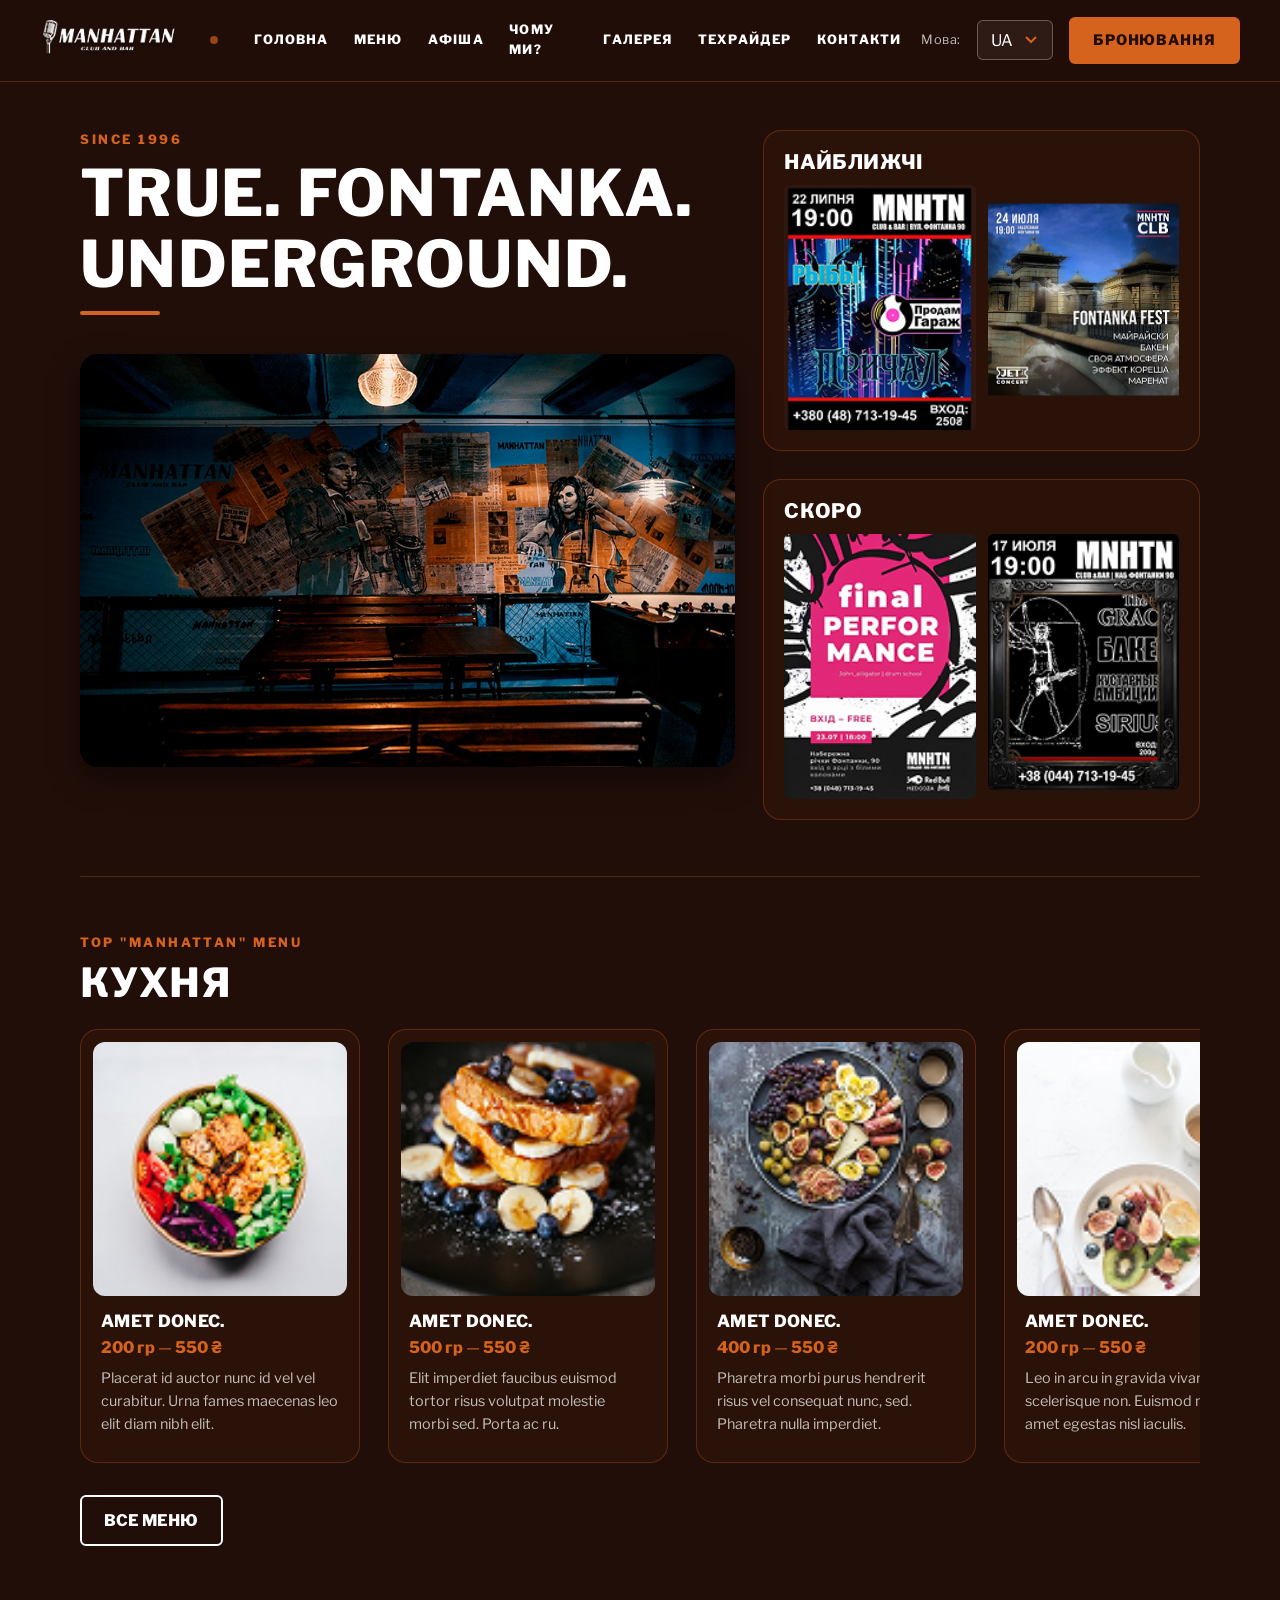
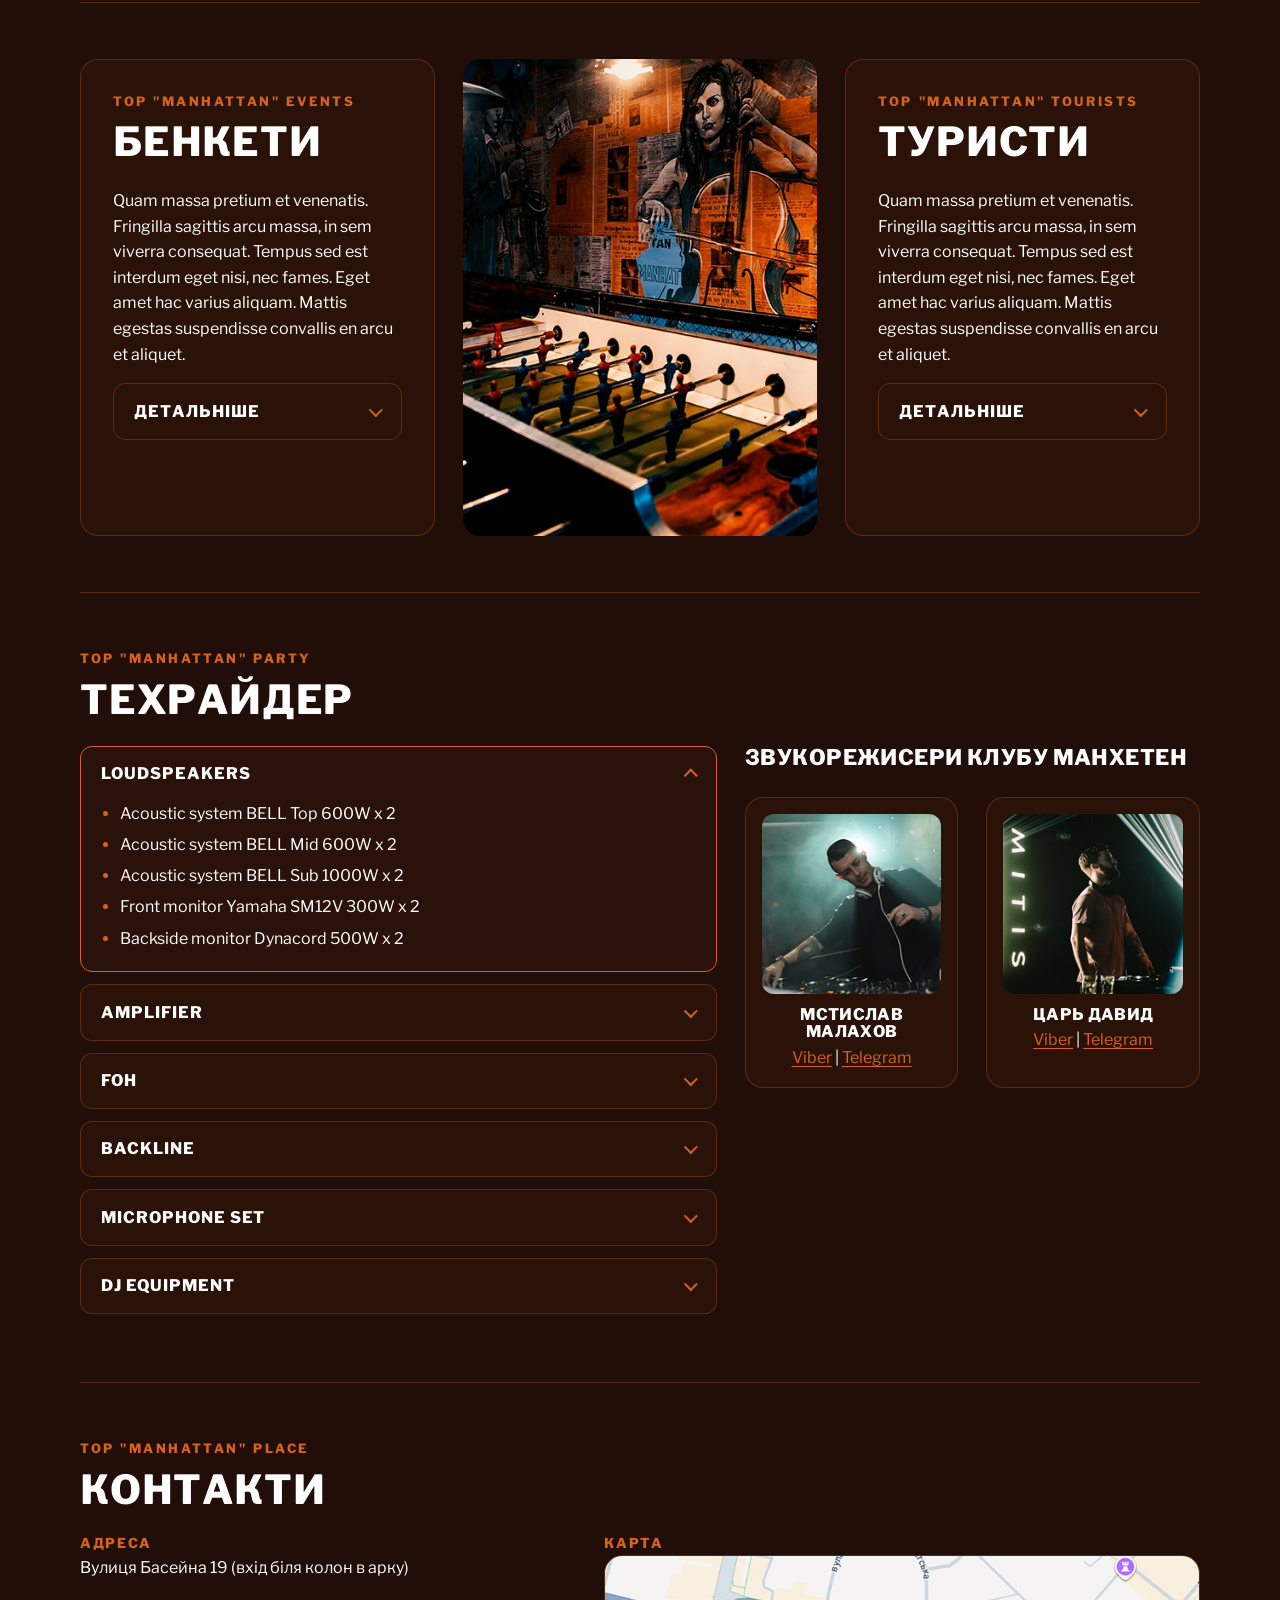
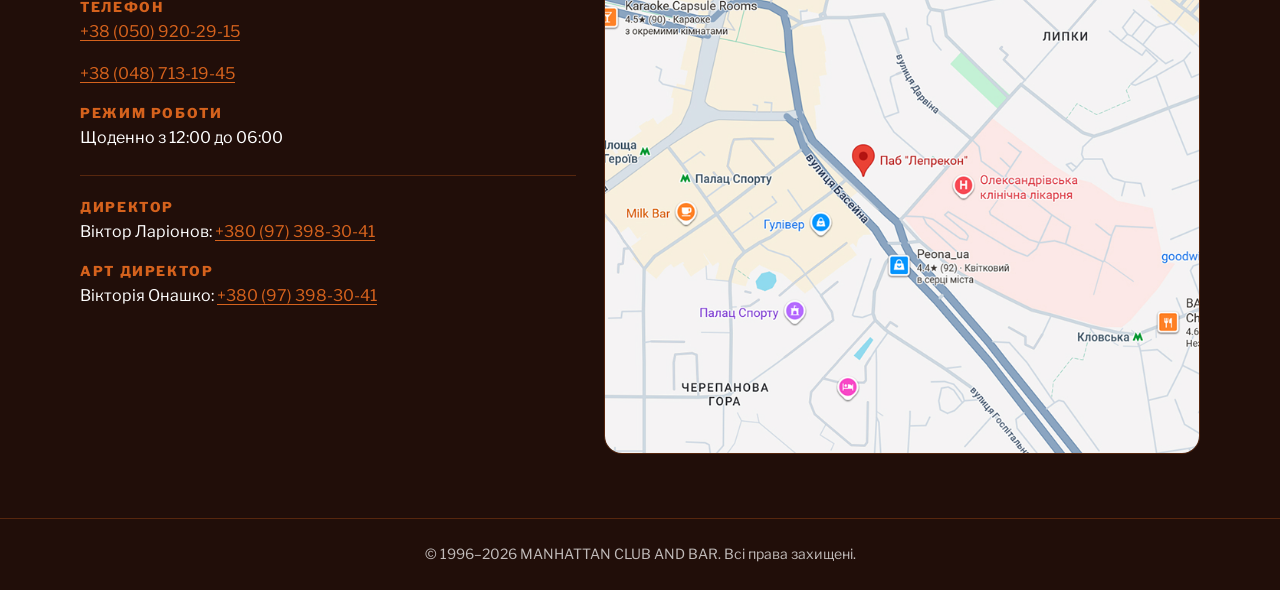
==== commit 14de1f34: "Add files via upload" ====
--- a/index.html
+++ b/index.html
@@ -22,16 +22,16 @@
         
         <!-- Головне навігаційне меню -->
         <nav>
-            <ul>
-                <li><a href="index.html">Головна</a></li>
-                <li><a href="menu.html">Меню</a></li>
-                <li><a href="affiche.html">Афіша</a></li>
-                <li><a href="about.html">Чому ми?</a></li>
-                <li><a href="galery.html">Галерея</a></li>
-                <li><a href="index.html#techrider">Техрайдер</a></li>
-                <li><a href="#contacts">Контакти</a></li>
-            </ul>
-        </nav>
+    <ul>
+        <li><a href="index.html">Головна</a></li>
+        <li><a href="menu.html">Меню</a></li>
+        <li><a href="affiche.html">Афіша</a></li>
+        <li><a href="about.html">Чому ми?</a></li>
+        <li><a href="galery.html">Галерея</a></li>
+        <li><a href="index.html#techrider">Техрайдер</a></li>
+        <li><a href="#contacts">Контакти</a></li>
+    </ul>
+</nav>
 
         <!-- Вибір мови -->
         <label for="lang-select">Мова:</label>
@@ -49,7 +49,7 @@
     <!-- ОСНОВНИЙ КОНТЕНТ -->
     <main>
 
-        <!-- Секція HERO та Афіша -->
+<!-- Секція HERO та Афіша -->
         <section id="afisha">
             <div>
                 <p>SINCE 1996</p>
@@ -57,26 +57,26 @@
                 <img src="images/header_image.png" alt="Інтер'єр клубу Манхетен">
             </div>
 
-            <!-- Блок афіш: Найближчі та Скоро (клікабельні через Popover API) -->
+            <!-- Блок афіш: Найближчі та Скоро -->
             <aside>
                 <article>
                     <h2>НАЙБЛИЖЧІ</h2>
-                    <button type="button" popovertarget="home-event-1" aria-label="Детальніше про РОК В МАНХЭТТЕНЕ">
-                        <img src="images/aff1.png" alt="РОК В МАНХЭТТЕНЕ">
-                    </button>
-                    <button type="button" popovertarget="home-event-2" aria-label="Детальніше про FINAL CONCERT">
-                        <img src="images/aff2.png" alt="FINAL CONCERT">
-                    </button>
+                    <div>
+                        <img src="images/aff1.png" alt="Найближча подія 1">
+                    </div>
+                    <div>
+                       <img src="images/aff2.png" alt="Найближча подія 2">
+                    </div>
                 </article>
 
                 <article>
                     <h2>СКОРО</h2>
-                    <button type="button" popovertarget="home-event-3" aria-label="Детальніше про FONTANKA FEST">
-                        <img src="images/aff3.png" alt="FONTANKA FEST">
-                    </button>
-                    <button type="button" popovertarget="home-event-4" aria-label="Детальніше про THE GRACE / БАКЕН / SIRIUS">
-                        <img src="images/aff4.png" alt="THE GRACE / БАКЕН / SIRIUS">
-                    </button>
+                    <div>
+                        <img src="images/aff3.png" alt="">
+                    </div>
+                    <div>
+                        <img src="images/aff4.png" alt="">
+                    </div>
                 </article>
             </aside>
         </section>
@@ -89,8 +89,8 @@
             <h2>КУХНЯ</h2>
 
             <!-- Елементи керування каруселлю -->
-            <button type="button" aria-label="Попередній слайд"><</button>
-            <button type="button" aria-label="Наступний слайд">></button>
+            <button type="button" aria-label="Попередній слайд">&lt;</button>
+            <button type="button" aria-label="Наступний слайд">&gt;</button>
 
             <!-- Список страв у каруселі -->
             <div id="carousel">
@@ -308,7 +308,7 @@
                 <p>Вулиця Басейна 19 (вхід біля колон в арку)</p>
 
                 <h3>ТЕЛЕФОН</h3>
-                <p><a href="tel:+380509202915">+38 (050) 920-29-15</a></p>
+                <p><a href="tel:+78127131945">+38 (050) 920-29-15</a></p>
                 <p><a href="tel:+380487131945">+38 (048) 713-19-45</a></p>
 
                 <h3>РЕЖИМ РОБОТИ</h3>
@@ -338,77 +338,16 @@
 
     <!-- ФУТЕР (ПІДВАЛ) -->
     <footer>
-        <p>© 1996–2026 MANHATTAN CLUB AND BAR. Всі права захищені.</p>
+        <p>&copy; 1996–2026 MANHATTAN CLUB AND BAR. Всі права захищені.</p>
     </footer>
 
-    <!-- ВСПЛИВАЮЧІ ВІКНА ПОДІЙ З ГОЛОВНОЇ СТОРІНКИ -->
-    <div id="home-event-1" popover>
-        <header>
-            <h2>ПОДРОБИЦІ ПОДІЇ</h2>
-            <button type="button" popovertarget="home-event-1" popovertargetaction="hide" aria-label="Закрити">×</button>
-        </header>
-        <article>
-            <img src="images/aff1.png" alt="РОК В МАНХЭТТЕНЕ">
-            <h3>РОК В МАНХЭТТЕНЕ</h3>
-            <p><strong>Дата та час:</strong> 17 липня, 19:00</p>
-            <p><strong>Вартість квитка:</strong> 250 ₴</p>
-            <p><strong>Умови оплати:</strong> Оплата квитка здійснюється при вході в заклад.</p>
-            <p><strong>Опис події:</strong> Великий вечір живої рок-музики в клубі MANHATTAN! На сцені виступлять кращі локальні виконавці з потужним живим звуком.</p>
-        </article>
-    </div>
-
-    <div id="home-event-2" popover>
-        <header>
-            <h2>ПОДРОБИЦІ ПОДІЇ</h2>
-            <button type="button" popovertarget="home-event-2" popovertargetaction="hide" aria-label="Закрити">×</button>
-        </header>
-        <article>
-            <img src="images/aff2.png" alt="FINAL CONCERT">
-            <h3>FINAL CONCERT</h3>
-            <p><strong>Дата та час:</strong> 23 липня, 18:00</p>
-            <p><strong>Вартість квитка:</strong> Вхід вільний (FREE ENTRY)</p>
-            <p><strong>Умови оплати:</strong> Вхід вільний, оплата квитка не потрібна.</p>
-            <p><strong>Опис події:</strong> Фінальний концерт літньої серії вечірок. Живий звук, драйвовий світловий супровід та спеціальні гості.</p>
-        </article>
-    </div>
-
-    <div id="home-event-3" popover>
-        <header>
-            <h2>ПОДРОБИЦІ ПОДІЇ</h2>
-            <button type="button" popovertarget="home-event-3" popovertargetaction="hide" aria-label="Закрити">×</button>
-        </header>
-        <article>
-            <img src="images/aff3.png" alt="FONTANKA FEST">
-            <h3>FONTANKA FEST</h3>
-            <p><strong>Дата та час:</strong> 24 липня, 19:00</p>
-            <p><strong>Вартість квитка:</strong> Вхід вільний</p>
-            <p><strong>Умови оплати:</strong> Вхід вільний, оплата квитка не потрібна.</p>
-            <p><strong>Опис події:</strong> Своя атмосфера, марафон діджеїв та жива музика протягом усього вечора.</p>
-        </article>
-    </div>
-
-    <div id="home-event-4" popover>
-        <header>
-            <h2>ПОДРОБИЦІ ПОДІЇ</h2>
-            <button type="button" popovertarget="home-event-4" popovertargetaction="hide" aria-label="Закрити">×</button>
-        </header>
-        <article>
-            <img src="images/aff4.png" alt="THE GRACE / БАКЕН / SIRIUS">
-            <h3>THE GRACE / БАКЕН / SIRIUS</h3>
-            <p><strong>Дата та час:</strong> 30 липня, 19:00</p>
-            <p><strong>Вартість квитка:</strong> 200 ₴</p>
-            <p><strong>Умови оплати:</strong> Оплата квитка здійснюється при вході в заклад.</p>
-            <p><strong>Опис події:</strong> Спільний концерт трьох гуртів, шоу-програма та живе виконання.</p>
-        </article>
-    </div>
-
     <!-- ВСПЛИВАЮЧІ ВІКНА БРОНЮВАННЯ -->
 
-    <!-- ВСПЛИВАЮЧЕ ВІКНО 1: Введення даних користувача (ГОЛОВНЕ ОКРЕМЕ ВІКНО) -->
+    <!-- ВСПЛИВАЮЧЕ ВІКНО 1: Введення даних користувача (ГОЛОВНЕ ОКТЕМЕ ВІКНО) -->
     <div id="booking-modal-step1" popover>
         <header>
             <h2>БРОНЮВАННЯ</h2>
-            <button type="button" popovertarget="booking-modal-step1" popovertargetaction="hide" aria-label="Закрити">×</button>
+            <button type="button" popovertarget="booking-modal-step1" popovertargetaction="hide" aria-label="Закрити">&times;</button>
         </header>
 
         <form>
@@ -449,7 +388,7 @@
         <div id="booking-modal-step2" popover>
             <header>
                 <h2>БРОНЮВАННЯ</h2>
-                <button type="button" popovertarget="booking-modal-step1" popovertargetaction="hide" aria-label="Закрити">×</button>
+                <button type="button" popovertarget="booking-modal-step1" popovertargetaction="hide" aria-label="Закрити">&times;</button>
             </header>
 
             <form>
@@ -489,7 +428,7 @@
             <div id="booking-modal-step3" popover>
                 <header>
                     <h2>БРОНЮВАННЯ</h2>
-                    <button type="button" popovertarget="booking-modal-step1" popovertargetaction="hide" aria-label="Закрити">×</button>
+                    <button type="button" popovertarget="booking-modal-step1" popovertargetaction="hide" aria-label="Закрити">&times;</button>
                 </header>
 
                 <section>
@@ -508,7 +447,7 @@
     <div id="admin-login" popover>
         <header>
             <h2>Вхід для адміністратора</h2>
-            <button type="button" popovertarget="admin-login" popovertargetaction="hide" aria-label="Закрити">×</button>
+            <button type="button" popovertarget="admin-login" popovertargetaction="hide" aria-label="Закрити">&times;</button>
         </header>
         <form action="admin.html" method="get">
             <p>
@@ -521,6 +460,7 @@
             </p>
             <button type="submit">Увійти</button>
         </form>
+        
     </div>
 </body>
-</html>
+</html>
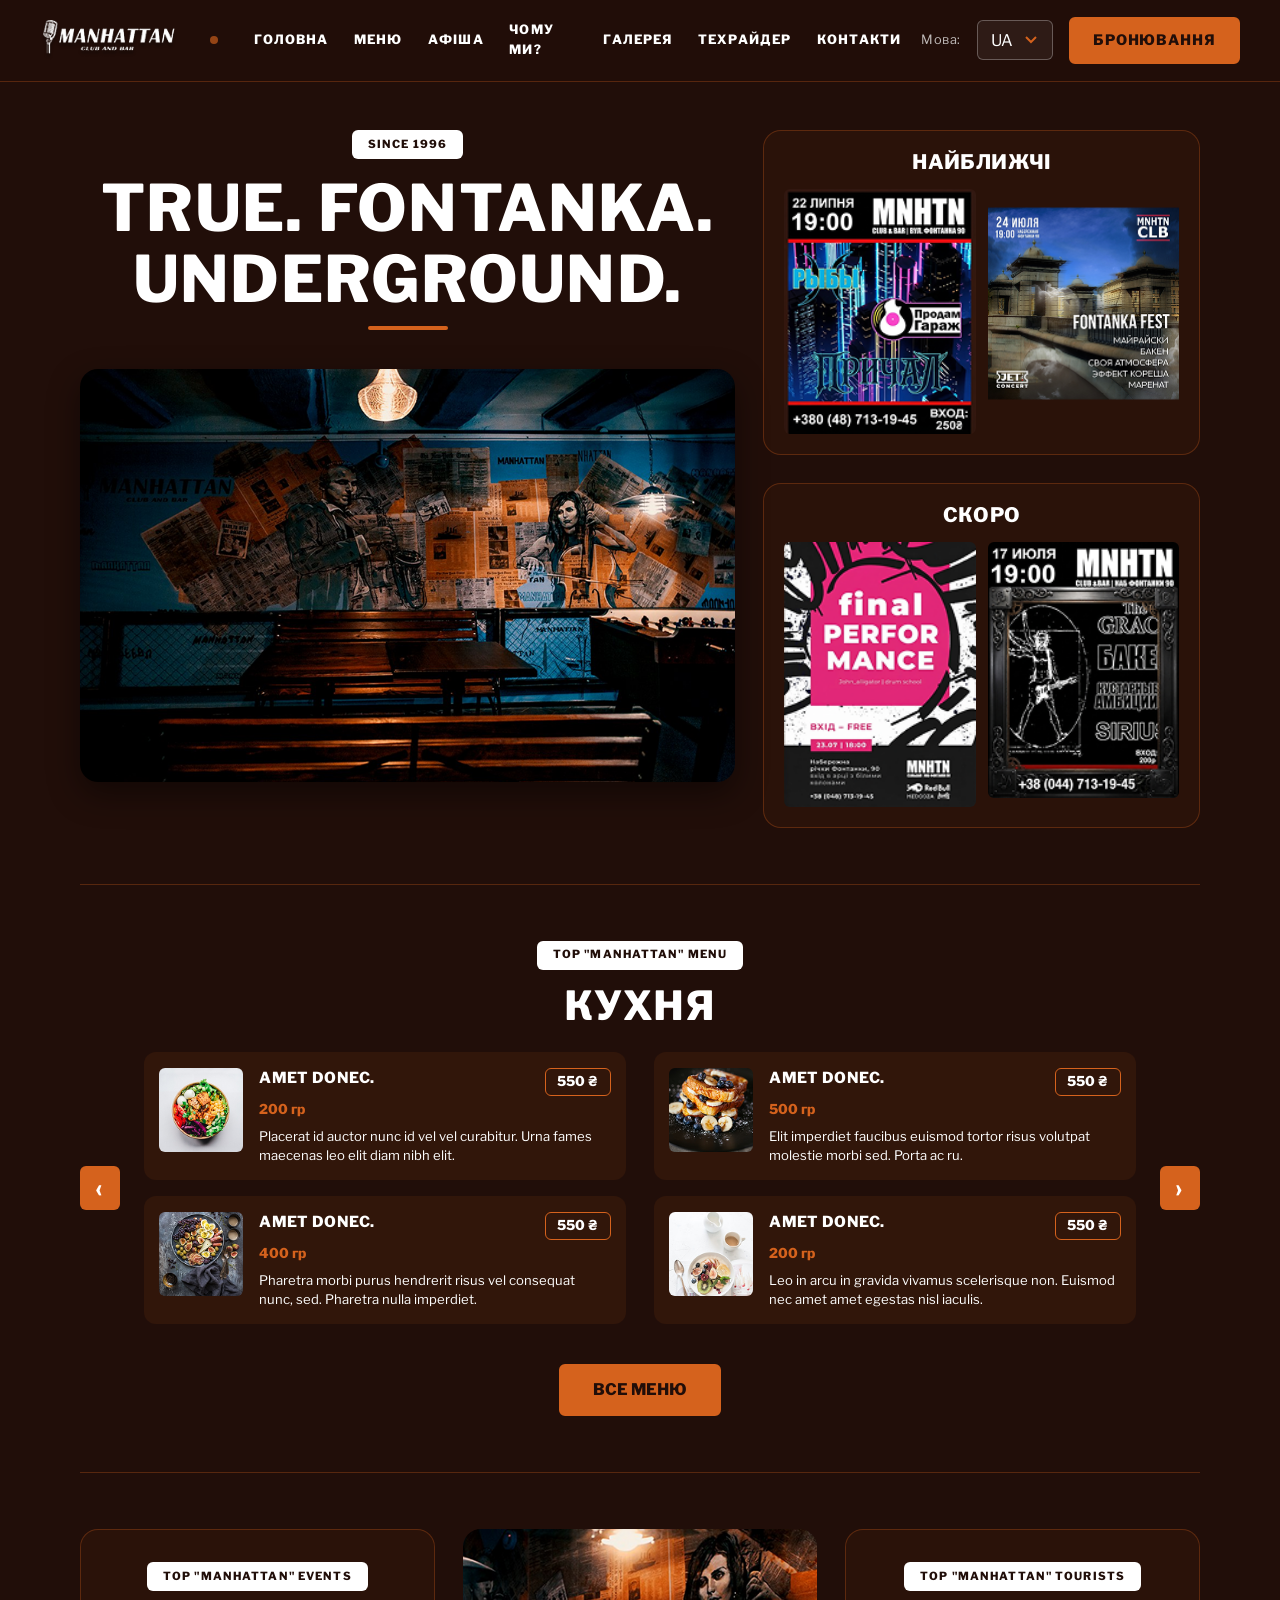
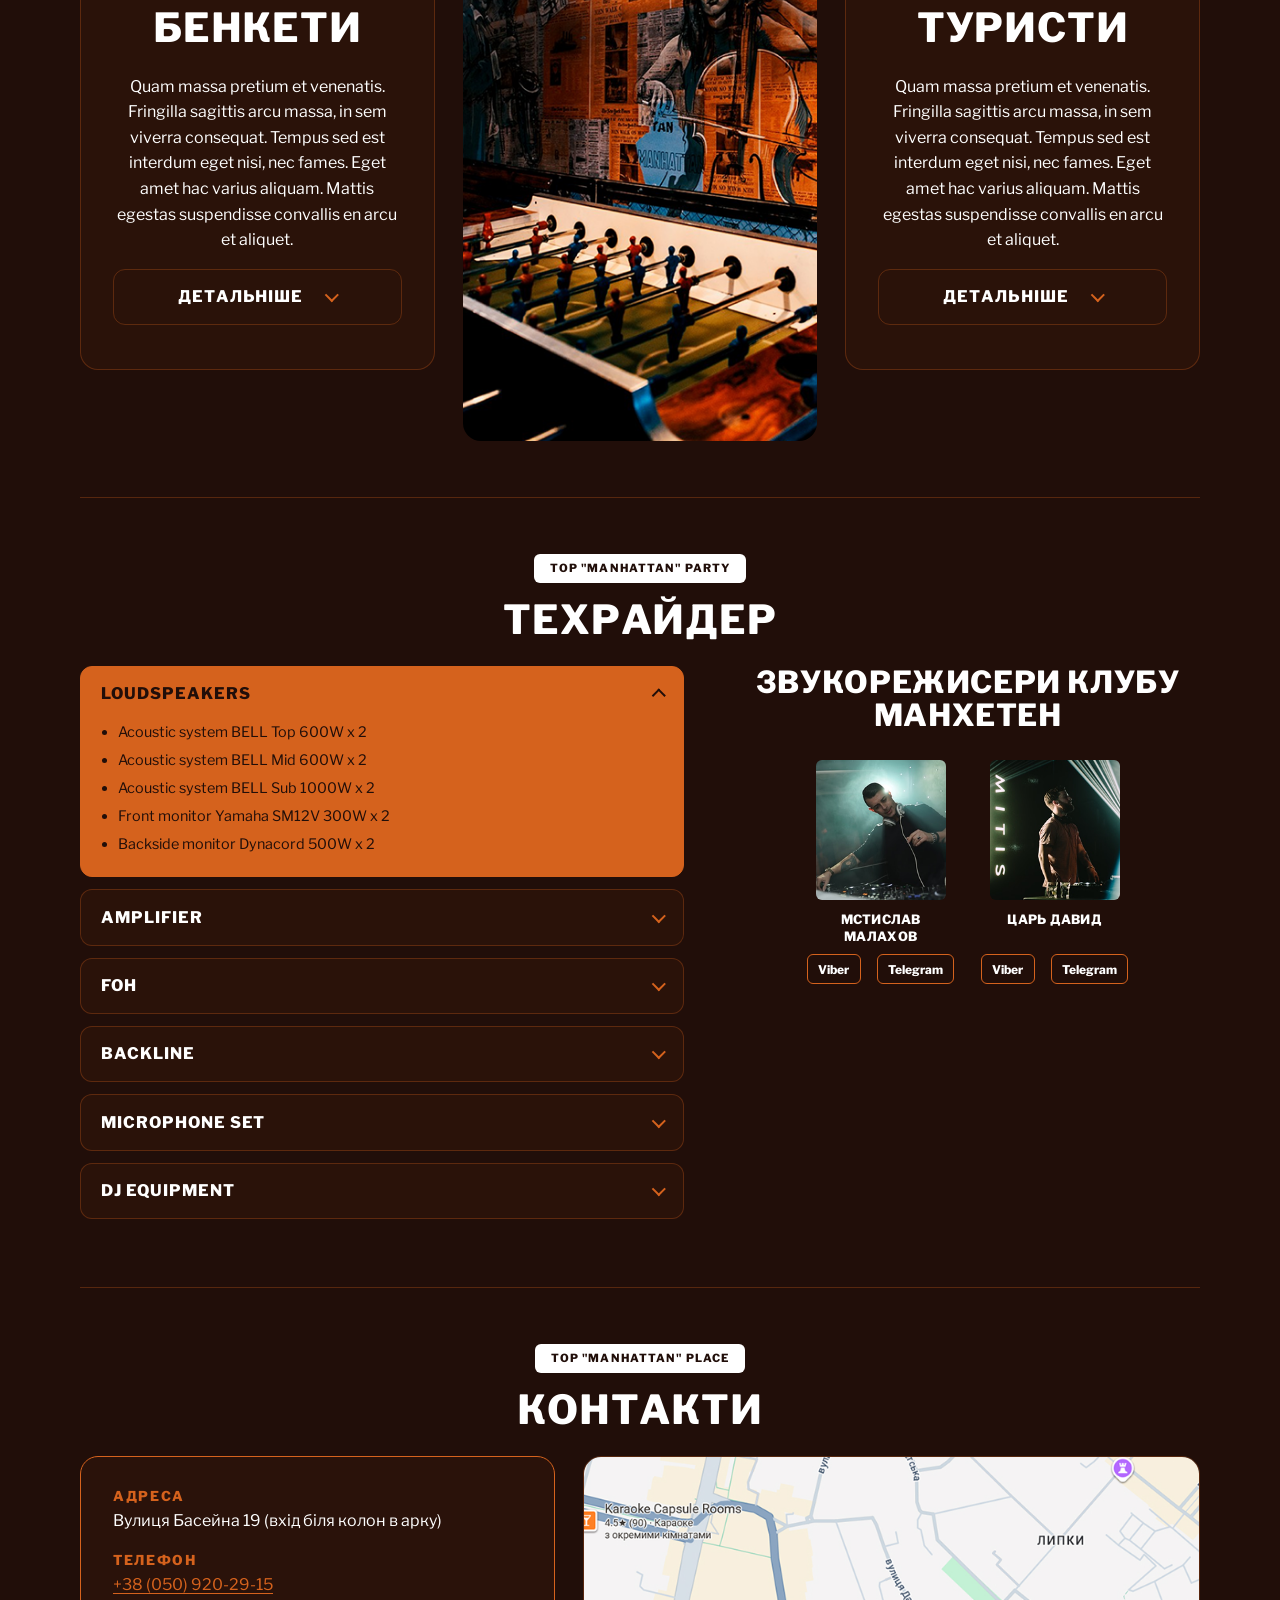
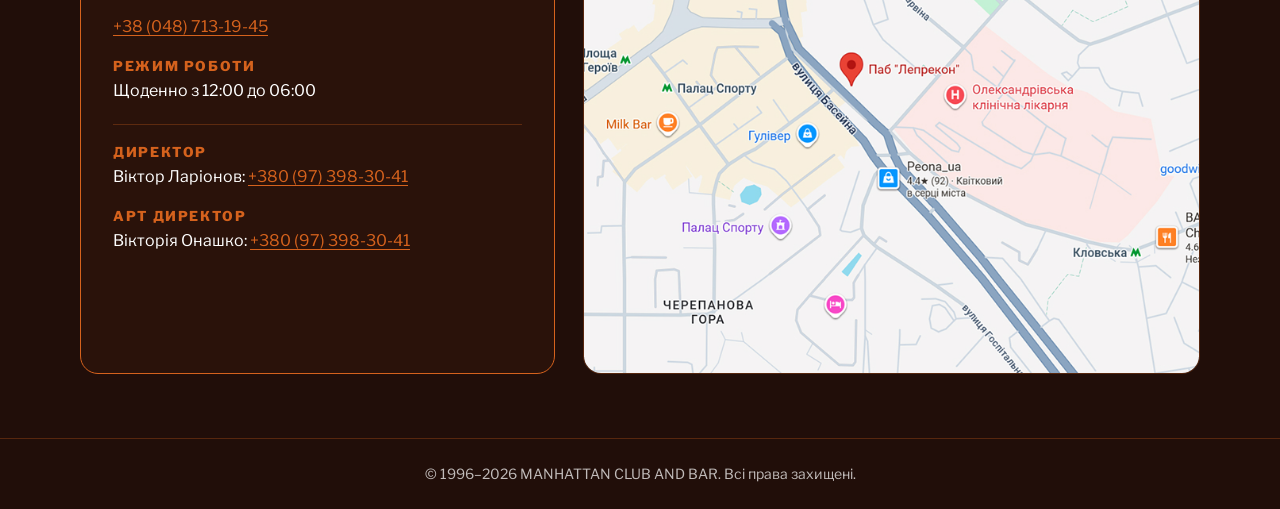
==== commit b995be52: "Add files via upload" ====
--- a/index.html
+++ b/index.html
@@ -62,20 +62,20 @@
                 <article>
                     <h2>НАЙБЛИЖЧІ</h2>
                     <div>
-                        <img src="images/aff1.png" alt="Найближча подія 1">
+                        <button type="button" popovertarget="home-event-1" aria-label="Детальніше про подію: РЫБЫ — 22 липня"><img src="images/aff1.png" alt="РЫБЫ — 22 липня"></button>
                     </div>
                     <div>
-                       <img src="images/aff2.png" alt="Найближча подія 2">
+                       <button type="button" popovertarget="home-event-2" aria-label="Детальніше про подію: FONTANKA FEST — 24 липня"><img src="images/aff2.png" alt="FONTANKA FEST — 24 липня"></button>
                     </div>
                 </article>
 
                 <article>
                     <h2>СКОРО</h2>
                     <div>
-                        <img src="images/aff3.png" alt="">
+                        <button type="button" popovertarget="home-event-3" aria-label="Детальніше про подію: FINAL CONCERT — 23 липня"><img src="images/aff3.png" alt="FINAL CONCERT — 23 липня"></button>
                     </div>
                     <div>
-                        <img src="images/aff4.png" alt="">
+                        <button type="button" popovertarget="home-event-4" aria-label="Детальніше про подію: THE GRACE / БАКЕН / SIRIUS — 17 липня"><img src="images/aff4.png" alt="THE GRACE / БАКЕН / SIRIUS — 17 липня"></button>
                     </div>
                 </article>
             </aside>
@@ -88,71 +88,102 @@
             <p>TOP "MANHATTAN" MENU</p>
             <h2>КУХНЯ</h2>
 
-            <!-- Елементи керування каруселлю -->
-            <button type="button" aria-label="Попередній слайд">&lt;</button>
-            <button type="button" aria-label="Наступний слайд">&gt;</button>
-
-            <!-- Список страв у каруселі -->
+            <!-- Карусель без JavaScript: сторінки перемикаються радіокнопками, а стрілки — це підписи (label) до них -->
             <div id="carousel">
-                <article>
-                    <img src="images/dish1.png" alt="AMET DONEC">
-                    <h3>AMET DONEC.</h3>
-                    <p><strong>200 гр</strong> — <strong>550 ₴</strong></p>
-                    <p>Placerat id auctor nunc id vel vel curabitur. Urna fames maecenas leo elit diam nibh elit.</p>
-                </article>
-
-                <article>
-                    <img src="images/dish2.png" alt="AMET DONEC">
-                    <h3>AMET DONEC.</h3>
-                    <p><strong>500 гр</strong> — <strong>550 ₴</strong></p>
-                    <p>Elit imperdiet faucibus euismod tortor risus volutpat molestie morbi sed. Porta ac ru.</p>
-                </article>
-
-                <article>
-                    <img src="images/dish3.png" alt="AMET DONEC">
-                    <h3>AMET DONEC.</h3>
-                    <p><strong>400 гр</strong> — <strong>550 ₴</strong></p>
-                    <p>Pharetra morbi purus hendrerit risus vel consequat nunc, sed. Pharetra nulla imperdiet.</p>
-                </article>
-
-                <article>
-                    <img src="images/dish4.png" alt="AMET DONEC">
-                    <h3>AMET DONEC.</h3>
-                    <p><strong>200 гр</strong> — <strong>550 ₴</strong></p>
-                    <p>Leo in arcu in gravida vivamus scelerisque non. Euismod nec amet amet egestas nisl iaculis.</p>
-                </article>
-
-                <article>
-                    <img src="images/dish5.png" alt="AMET DONEC">
-                    <h3>AMET DONEC.</h3>
-                    <p><strong>300 гр</strong> — <strong>550 ₴</strong></p>
-                    <p>In mauris, elit nisl sed. Nulla accumsan vestibulum sed velit sagittis quis accumsan.</p>
-                </article>
-
-                <article>
-                    <img src="images/dish6.png" alt="AMET DONEC">
-                    <h3>AMET DONEC.</h3>
-                    <p><strong>500 гр</strong> — <strong>550 ₴</strong></p>
-                    <p>Duis quisque tristique nulla cursus justo, etiam viverra nulla cras. Consectetur eget augue.</p>
-                </article>
-
-                <article>
-                    <img src="images/dish7.png" alt="AMET DONEC">
-                    <h3>AMET DONEC.</h3>
-                    <p><strong>100 гр</strong> — <strong>550 ₴</strong></p>
-                    <p>In cras pharetra aliquet laoreet. Lectus nisi ante felis quam pharetra in maecenas ut felis.</p>
-                </article>
-
-                <article>
-                    <img src="images/dish8.png" alt="AMET DONEC">
-                    <h3>AMET DONEC.</h3>
-                    <p><strong>300 гр</strong> — <strong>550 ₴</strong></p>
-                    <p>Integer dolor et sed tempus non. Adipiscing viverra in viverra quisque pretium. Commodo.</p>
-                </article>
-            </div>
-
-            <br>
-            <!-- Посилання на сторінку повного меню (без вкладеного button) -->
+                <input type="radio" name="kitchen-page" id="kitchen-page-1" class="visually-hidden" aria-label="Кухня: сторінка 1" checked>
+                <input type="radio" name="kitchen-page" id="kitchen-page-2" class="visually-hidden" aria-label="Кухня: сторінка 2">
+
+                <span class="carousel-arrows carousel-arrows-1">
+                    <label for="kitchen-page-2" class="carousel-arrow" title="Попередні страви">&lsaquo;</label>
+                    <label for="kitchen-page-2" class="carousel-arrow" title="Наступні страви">&rsaquo;</label>
+                </span>
+                <span class="carousel-arrows carousel-arrows-2">
+                    <label for="kitchen-page-1" class="carousel-arrow" title="Попередні страви">&lsaquo;</label>
+                    <label for="kitchen-page-1" class="carousel-arrow" title="Наступні страви">&rsaquo;</label>
+                </span>
+
+                <!-- Сторінка 1: страви 1–4 -->
+                <div class="carousel-page carousel-page-1">
+                    <article class="dish-card">
+                        <button type="button" popovertarget="home-dish-1" aria-label="Детальніше про AMET DONEC">
+                            <img src="images/dish1.png" alt="AMET DONEC">
+                        </button>
+                        <h3>AMET DONEC.</h3>
+                        <p class="dish-weight">200 гр</p>
+                        <p class="dish-price"><strong>550 ₴</strong></p>
+                        <p class="dish-desc">Placerat id auctor nunc id vel vel curabitur. Urna fames maecenas leo elit diam nibh elit.</p>
+                    </article>
+                    <article class="dish-card">
+                        <button type="button" popovertarget="home-dish-2" aria-label="Детальніше про AMET DONEC">
+                            <img src="images/dish2.png" alt="AMET DONEC">
+                        </button>
+                        <h3>AMET DONEC.</h3>
+                        <p class="dish-weight">500 гр</p>
+                        <p class="dish-price"><strong>550 ₴</strong></p>
+                        <p class="dish-desc">Elit imperdiet faucibus euismod tortor risus volutpat molestie morbi sed. Porta ac ru.</p>
+                    </article>
+                    <article class="dish-card">
+                        <button type="button" popovertarget="home-dish-3" aria-label="Детальніше про AMET DONEC">
+                            <img src="images/dish3.png" alt="AMET DONEC">
+                        </button>
+                        <h3>AMET DONEC.</h3>
+                        <p class="dish-weight">400 гр</p>
+                        <p class="dish-price"><strong>550 ₴</strong></p>
+                        <p class="dish-desc">Pharetra morbi purus hendrerit risus vel consequat nunc, sed. Pharetra nulla imperdiet.</p>
+                    </article>
+                    <article class="dish-card">
+                        <button type="button" popovertarget="home-dish-4" aria-label="Детальніше про AMET DONEC">
+                            <img src="images/dish4.png" alt="AMET DONEC">
+                        </button>
+                        <h3>AMET DONEC.</h3>
+                        <p class="dish-weight">200 гр</p>
+                        <p class="dish-price"><strong>550 ₴</strong></p>
+                        <p class="dish-desc">Leo in arcu in gravida vivamus scelerisque non. Euismod nec amet amet egestas nisl iaculis.</p>
+                    </article>
+                </div>
+
+                <!-- Сторінка 2: страви 5–8 -->
+                <div class="carousel-page carousel-page-2">
+                    <article class="dish-card">
+                        <button type="button" popovertarget="home-dish-5" aria-label="Детальніше про AMET DONEC">
+                            <img src="images/dish5.png" alt="AMET DONEC">
+                        </button>
+                        <h3>AMET DONEC.</h3>
+                        <p class="dish-weight">300 гр</p>
+                        <p class="dish-price"><strong>550 ₴</strong></p>
+                        <p class="dish-desc">In mauris, elit nisl sed. Nulla accumsan vestibulum sed velit sagittis quis accumsan.</p>
+                    </article>
+                    <article class="dish-card">
+                        <button type="button" popovertarget="home-dish-6" aria-label="Детальніше про AMET DONEC">
+                            <img src="images/dish6.png" alt="AMET DONEC">
+                        </button>
+                        <h3>AMET DONEC.</h3>
+                        <p class="dish-weight">500 гр</p>
+                        <p class="dish-price"><strong>550 ₴</strong></p>
+                        <p class="dish-desc">Duis quisque tristique nulla cursus justo, etiam viverra nulla cras. Consectetur eget augue.</p>
+                    </article>
+                    <article class="dish-card">
+                        <button type="button" popovertarget="home-dish-7" aria-label="Детальніше про AMET DONEC">
+                            <img src="images/dish7.png" alt="AMET DONEC">
+                        </button>
+                        <h3>AMET DONEC.</h3>
+                        <p class="dish-weight">100 гр</p>
+                        <p class="dish-price"><strong>550 ₴</strong></p>
+                        <p class="dish-desc">In cras pharetra aliquet laoreet. Lectus nisi ante felis quam pharetra in maecenas ut felis.</p>
+                    </article>
+                    <article class="dish-card">
+                        <button type="button" popovertarget="home-dish-8" aria-label="Детальніше про AMET DONEC">
+                            <img src="images/dish8.png" alt="AMET DONEC">
+                        </button>
+                        <h3>AMET DONEC.</h3>
+                        <p class="dish-weight">300 гр</p>
+                        <p class="dish-price"><strong>550 ₴</strong></p>
+                        <p class="dish-desc">Integer dolor et sed tempus non. Adipiscing viverra in viverra quisque pretium. Commodo.</p>
+                    </article>
+                </div>
+            </div>
+
+            <!-- Посилання на сторінку повного меню -->
             <a href="menu.html"><strong>ВСЕ МЕНЮ</strong></a>
         </section>
 
@@ -381,7 +412,8 @@
             </div>
             <br>
             <!-- Відкриває Крок 2 поверх Кроку 1 -->
-            <button type="button" popovertarget="booking-modal-step2" popovertargetaction="show">ДАЛІ</button>
+            <button type="button" class="booking-next" popovertarget="booking-modal-step2" popovertargetaction="show">ДАЛІ</button>
+        <button type="button" class="booking-next-off" disabled>ДАЛІ</button>
         </form>
 
         <!-- ВСПЛИВАЮЧЕ ВІКНО 2: Вибір дати (ВКЛАДЕНЕ В КРОК 1) -->
@@ -407,13 +439,13 @@
 
                     <div>
                         <label><input type="radio" name="time_slot" value="12:00" disabled> 12:00 (Занято)</label><br>
-                        <label><input type="radio" name="time_slot" value="14:00"> 14:00 (Вільно)</label><br>
-                        <label><input type="radio" name="time_slot" value="16:00"> 16:00 (Вільно)</label><br>
-                        <label><input type="radio" name="time_slot" value="18:00"> 18:00 (Вільно)</label><br>
+                        <label><input type="radio" name="time_slot" value="14:00" required> 14:00 (Вільно)</label><br>
+                        <label><input type="radio" name="time_slot" value="16:00" required> 16:00 (Вільно)</label><br>
+                        <label><input type="radio" name="time_slot" value="18:00" required> 18:00 (Вільно)</label><br>
                         <label><input type="radio" name="time_slot" value="20:00" disabled> 20:00 (Занято)</label><br>
-                        <label><input type="radio" name="time_slot" value="22:00"> 22:00 (Вільно)</label><br>
-                        <label><input type="radio" name="time_slot" value="00:00"> 00:00 (Вільно)</label><br>
-                        <label><input type="radio" name="time_slot" value="02:00"> 02:00 (Вільно)</label>
+                        <label><input type="radio" name="time_slot" value="22:00" required> 22:00 (Вільно)</label><br>
+                        <label><input type="radio" name="time_slot" value="00:00" required> 00:00 (Вільно)</label><br>
+                        <label><input type="radio" name="time_slot" value="02:00" required> 02:00 (Вільно)</label>
                     </div>
                 </fieldset>
 
@@ -421,7 +453,8 @@
                 <!-- НАЗАД закриває Крок 2 і повертає до Кроку 1 -->
                 <button type="button" popovertarget="booking-modal-step2" popovertargetaction="hide">НАЗАД</button>
                 <!-- Відкриває Крок 3 поверх Кроку 2 -->
-                <button type="button" popovertarget="booking-modal-step3" popovertargetaction="show">ЗАВЕРШИТИ</button>
+                <button type="button" class="booking-finish" popovertarget="booking-modal-step3" popovertargetaction="show">ЗАВЕРШИТИ</button>
+            <button type="button" class="booking-finish-off" disabled>ЗАВЕРШИТИ</button>
             </form>
 
             <!-- ВСПЛИВАЮЧЕ ВІКНО 3: Підтвердження (ВКЛАДЕНЕ В КРОК 2) -->
@@ -444,6 +477,67 @@
     </div>
 
     <!-- Вікно входу адміністратора (Popover API, без JS) -->
+    <!-- Вікна з повною інформацією про події (відкриваються з постерів «Найближчі / Скоро») -->
+    <div id="home-event-1" popover>
+        <header>
+            <h2>ПОДРОБИЦІ ПОДІЇ</h2>
+            <button type="button" popovertarget="home-event-1" popovertargetaction="hide" aria-label="Закрити">&times;</button>
+        </header>
+        <article>
+            <img src="images/afisha1.png" alt="Збільшений постер РЫБЫ">
+            <h3>РЫБЫ (Прем'єра програми)</h3>
+            <p><strong>Дата та час:</strong> 22 липня, 19:00</p>
+            <p><strong>Вартість квитка:</strong> 250 ₴</p>
+            <p><strong>Умови оплати:</strong> Оплата квитка здійснюється при вході в заклад.</p>
+            <p><strong>Опис події:</strong> Прем'єра нової програми гурту «РЫБЫ» за підтримки гурту «Продам Гараж». Не пропустіть головну прем'єру тижня!</p>
+        </article>
+    </div>
+
+    <div id="home-event-2" popover>
+        <header>
+            <h2>ПОДРОБИЦІ ПОДІЇ</h2>
+            <button type="button" popovertarget="home-event-2" popovertargetaction="hide" aria-label="Закрити">&times;</button>
+        </header>
+        <article>
+            <img src="images/afisha3.png" alt="Збільшений постер FONTANKA FEST">
+            <h3>FONTANKA FEST</h3>
+            <p><strong>Дата та час:</strong> 24 липня, 19:00</p>
+            <p><strong>Вартість квитка:</strong> Вхід вільний</p>
+            <p><strong>Умови оплати:</strong> Вхід вільний, оплата квитка не потрібна.</p>
+            <p><strong>Опис події:</strong> Майрайський бакен, своя атмосфера, ефект кореша, марафон диджеїв та драм-атмосфера протягом усього вечора.</p>
+        </article>
+    </div>
+
+    <div id="home-event-3" popover>
+        <header>
+            <h2>ПОДРОБИЦІ ПОДІЇ</h2>
+            <button type="button" popovertarget="home-event-3" popovertargetaction="hide" aria-label="Закрити">&times;</button>
+        </header>
+        <article>
+            <img src="images/afisha2.png" alt="Збільшений постер FINAL CONCERT">
+            <h3>FINAL CONCERT</h3>
+            <p><strong>Дата та час:</strong> 23 липня, 18:00</p>
+            <p><strong>Вартість квитка:</strong> Вхід вільний (FREE ENTRY)</p>
+            <p><strong>Умови оплати:</strong> Вхід вільний, оплата квитка не потрібна.</p>
+            <p><strong>Опис події:</strong> Фінальний концерт літньої серії вечірок. Набережна річки Фонтанки, 90. Живий звук, драйвовий світловий супровід та спеціальні гості фестивалю.</p>
+        </article>
+    </div>
+
+    <div id="home-event-4" popover>
+        <header>
+            <h2>ПОДРОБИЦІ ПОДІЇ</h2>
+            <button type="button" popovertarget="home-event-4" popovertargetaction="hide" aria-label="Закрити">&times;</button>
+        </header>
+        <article>
+            <img src="images/afisha4.png" alt="Збільшений постер THE GRACE / БАКЕН / SIRIUS">
+            <h3>THE GRACE / БАКЕН / SIRIUS</h3>
+            <p><strong>Дата та час:</strong> 17 липня, 19:00</p>
+            <p><strong>Вартість квитка:</strong> 200 ₴</p>
+            <p><strong>Умови оплати:</strong> Оплата квитка здійснюється при вході в заклад.</p>
+            <p><strong>Опис події:</strong> Спільний концерт трьох гуртів: The Grace, Кустарные Амбиции та Sirius. Незабутня шоу-програма та живе виконання.</p>
+        </article>
+    </div>
+
     <div id="admin-login" popover>
         <header>
             <h2>Вхід для адміністратора</h2>
@@ -460,7 +554,123 @@
             </p>
             <button type="submit">Увійти</button>
         </form>
-        
     </div>
+    <!-- Вікна з описом страв (відкриваються кліком по страві в каруселі «Кухня») -->
+    <div id="home-dish-1" popover>
+        <header>
+            <p><strong>КУХНЯ</strong></p>
+            <button type="button" popovertarget="home-dish-1" popovertargetaction="hide" aria-label="Закрити">&times;</button>
+        </header>
+        
+        <article>
+            <img src="images/dish1.png" alt="AMET DONEC.">
+            <h3>AMET DONEC.</h3>
+            <p><strong>200 ГРН</strong></p>
+            <p>Quam massa pretium et venenatis. Fringilla sagittis, arcu massa, in sem viverra consequat. Tempus sed est interdum eget nisi, nec fames. Eget amet hac varius aliquam. Mattis egestas suspendisse convallis eu arcu et aliquet.</p>
+            <p>Porttitor risus sociis vitae nunc id lacus eget felis. Viverra et purus nibh ut. Sed ac leo sit posuere vulputate sed morbi. Donec gravida at turpis sed pulvinar. A nibh non consectetur morbi in arcu, in pellentesque mauris.</p>
+        </article>
+    </div>
+
+    <div id="home-dish-2" popover>
+        <header>
+            <p><strong>КУХНЯ</strong></p>
+            <button type="button" popovertarget="home-dish-2" popovertargetaction="hide" aria-label="Закрити">&times;</button>
+        </header>
+        
+        <article>
+            <img src="images/dish2.png" alt="AMET DONEC.">
+            <h3>AMET DONEC.</h3>
+            <p><strong>500 ГРН</strong></p>
+            <p>Quam massa pretium et venenatis. Fringilla sagittis, arcu massa, in sem viverra consequat. Tempus sed est interdum eget nisi, nec fames. Eget amet hac varius aliquam. Mattis egestas suspendisse convallis eu arcu et aliquet.</p>
+            <p>Porttitor risus sociis vitae nunc id lacus eget felis. Viverra et purus nibh ut. Sed ac leo sit posuere vulputate sed morbi. Donec gravida at turpis sed pulvinar. A nibh non consectetur morbi in arcu, in pellentesque mauris.</p>
+        </article>
+    </div>
+
+    <div id="home-dish-3" popover>
+        <header>
+            <p><strong>КУХНЯ</strong></p>
+            <button type="button" popovertarget="home-dish-3" popovertargetaction="hide" aria-label="Закрити">&times;</button>
+        </header>
+        
+        <article>
+            <img src="images/dish3.png" alt="AMET DONEC.">
+            <h3>AMET DONEC.</h3>
+            <p><strong>400 ГРН</strong></p>
+            <p>Quam massa pretium et venenatis. Fringilla sagittis, arcu massa, in sem viverra consequat. Tempus sed est interdum eget nisi, nec fames. Eget amet hac varius aliquam. Mattis egestas suspendisse convallis eu arcu et aliquet.</p>
+            <p>Porttitor risus sociis vitae nunc id lacus eget felis. Viverra et purus nibh ut. Sed ac leo sit posuere vulputate sed morbi. Donec gravida at turpis sed pulvinar. A nibh non consectetur morbi in arcu, in pellentesque mauris.</p>
+        </article>
+    </div>
+
+    <div id="home-dish-4" popover>
+        <header>
+            <p><strong>КУХНЯ</strong></p>
+            <button type="button" popovertarget="home-dish-4" popovertargetaction="hide" aria-label="Закрити">&times;</button>
+        </header>
+        
+        <article>
+            <img src="images/dish4.png" alt="AMET DONEC.">
+            <h3>AMET DONEC.</h3>
+            <p><strong>200 ГРН</strong></p>
+            <p>Quam massa pretium et venenatis. Fringilla sagittis, arcu massa, in sem viverra consequat. Tempus sed est interdum eget nisi, nec fames. Eget amet hac varius aliquam. Mattis egestas suspendisse convallis eu arcu et aliquet.</p>
+            <p>Porttitor risus sociis vitae nunc id lacus eget felis. Viverra et purus nibh ut. Sed ac leo sit posuere vulputate sed morbi. Donec gravida at turpis sed pulvinar. A nibh non consectetur morbi in arcu, in pellentesque mauris.</p>
+        </article>
+    </div>
+
+    <div id="home-dish-5" popover>
+        <header>
+            <p><strong>КУХНЯ</strong></p>
+            <button type="button" popovertarget="home-dish-5" popovertargetaction="hide" aria-label="Закрити">&times;</button>
+        </header>
+        
+        <article>
+            <img src="images/dish5.png" alt="AMET DONEC.">
+            <h3>AMET DONEC.</h3>
+            <p><strong>300 ГРН</strong></p>
+            <p>Quam massa pretium et venenatis. Fringilla sagittis, arcu massa, in sem viverra consequat. Tempus sed est interdum eget nisi, nec fames.</p>
+        </article>
+    </div>
+
+    <div id="home-dish-6" popover>
+        <header>
+            <p><strong>КУХНЯ</strong></p>
+            <button type="button" popovertarget="home-dish-6" popovertargetaction="hide" aria-label="Закрити">&times;</button>
+        </header>
+        
+        <article>
+            <img src="images/dish6.png" alt="AMET DONEC.">
+            <h3>AMET DONEC.</h3>
+            <p><strong>500 ГРН</strong></p>
+            <p>Quam massa pretium et venenatis. Fringilla sagittis, arcu massa, in sem viverra consequat. Tempus sed est interdum eget nisi, nec fames.</p>
+        </article>
+    </div>
+
+    <div id="home-dish-7" popover>
+        <header>
+            <p><strong>КУХНЯ</strong></p>
+            <button type="button" popovertarget="home-dish-7" popovertargetaction="hide" aria-label="Закрити">&times;</button>
+        </header>
+        
+        <article>
+            <img src="images/dish7.png" alt="AMET DONEC.">
+            <h3>AMET DONEC.</h3>
+            <p><strong>100 ГРН</strong></p>
+            <p>Quam massa pretium et venenatis. Fringilla sagittis, arcu massa, in sem viverra consequat. Tempus sed est interdum eget nisi, nec fames.</p>
+        </article>
+    </div>
+
+    <div id="home-dish-8" popover>
+        <header>
+            <p><strong>КУХНЯ</strong></p>
+            <button type="button" popovertarget="home-dish-8" popovertargetaction="hide" aria-label="Закрити">&times;</button>
+        </header>
+        
+        <article>
+            <img src="images/dish8.png" alt="AMET DONEC.">
+            <h3>AMET DONEC.</h3>
+            <p><strong>300 ГРН</strong></p>
+            <p>Quam massa pretium et venenatis. Fringilla sagittis, arcu massa, in sem viverra consequat. Tempus sed est interdum eget nisi, nec fames.</p>
+        </article>
+    </div>
+
 </body>
 </html>
--- a/css/style.css
+++ b/css/style.css
@@ -1,8 +1,6 @@
-/* ==========================================================================
-   MANHATTAN Club and Bar — головний файл стилів (Лабораторна робота №3)
-   Усі стилі підключаються через @import. Без JavaScript.
-   Порядок важливий: шрифт → база → макет → компоненти.
-   ========================================================================== */
+/* MANHATTAN Club and Bar — головний файл стилів
+   Усі стилі підключаються через @import.
+   Порядок важливий: шрифт -> база -> макет -> компоненти. */
 
 /* Шрифт з брендбуку: Libre (Franklin) — Regular 400 та ExtraBold 800 */
 @import url("https://fonts.googleapis.com/css2?family=Libre+Franklin:ital,wght@0,400;0,600;0,800;1,800&display=swap");
